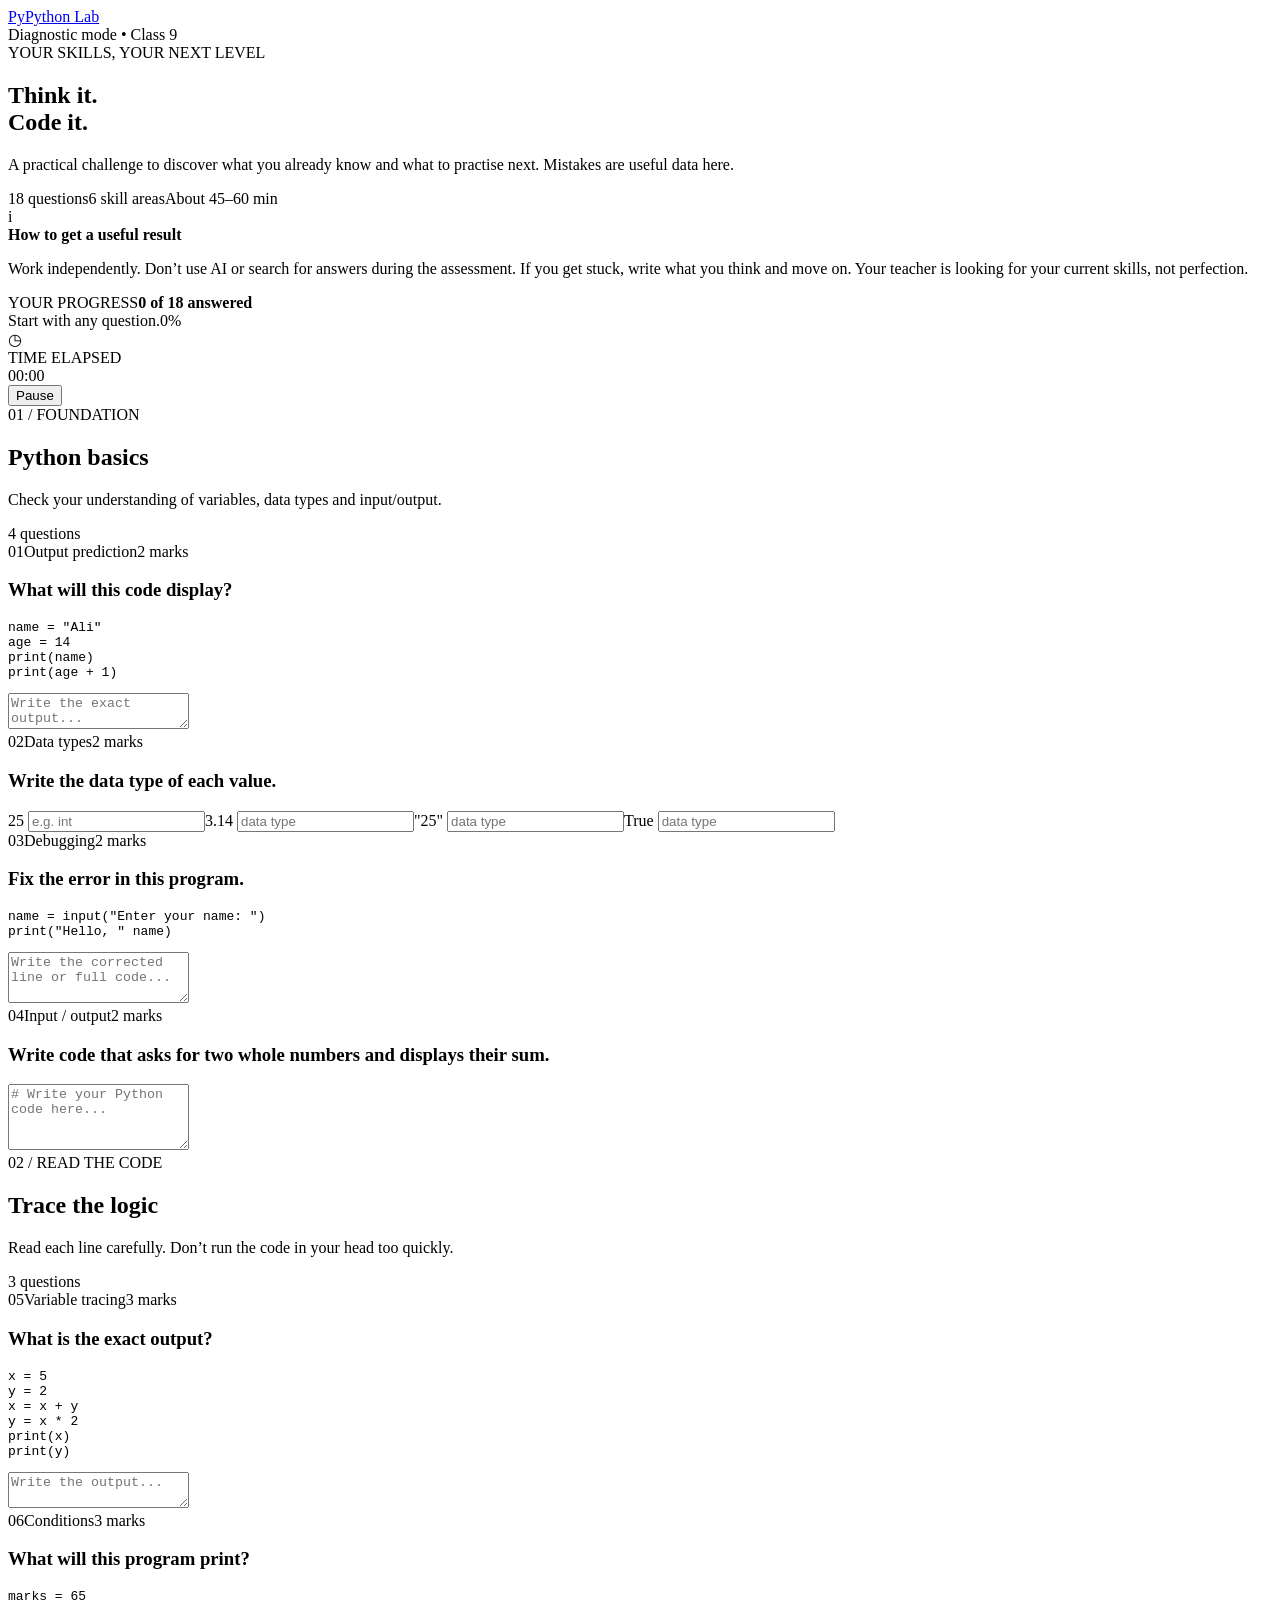
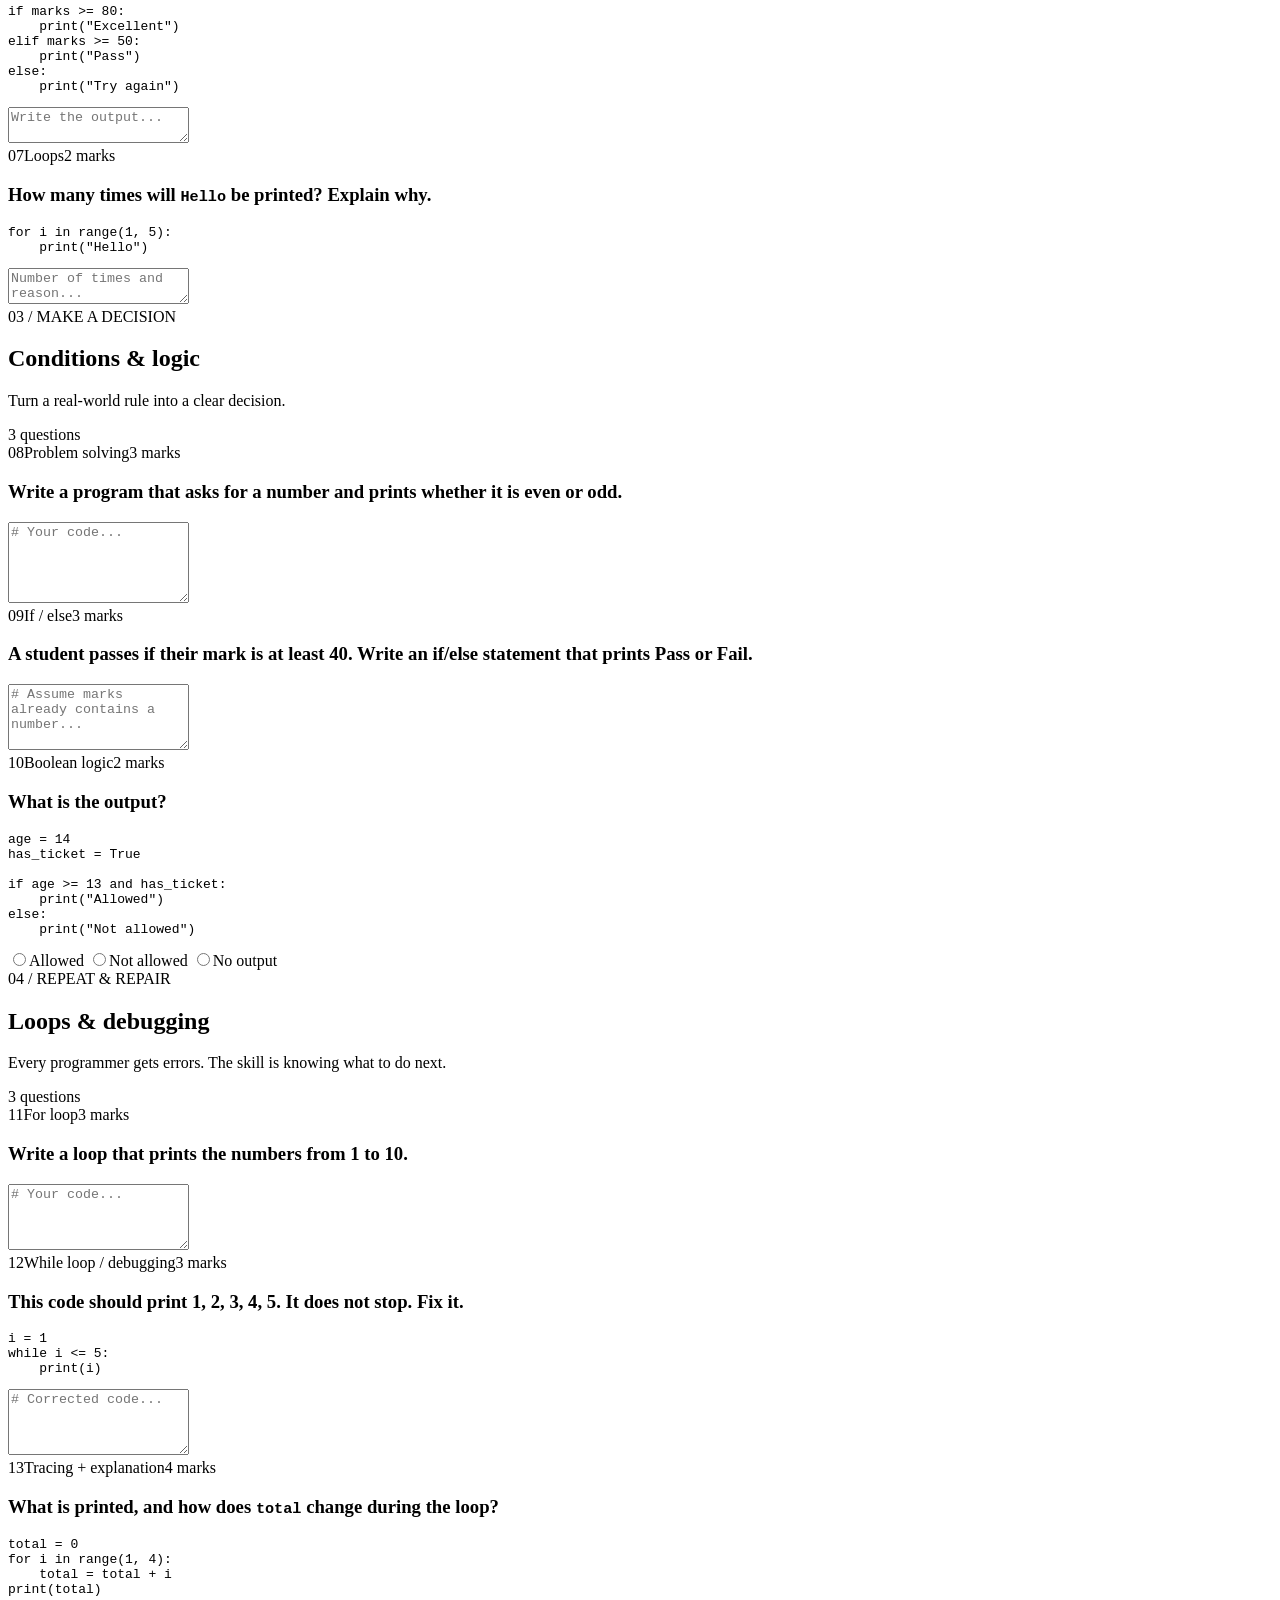
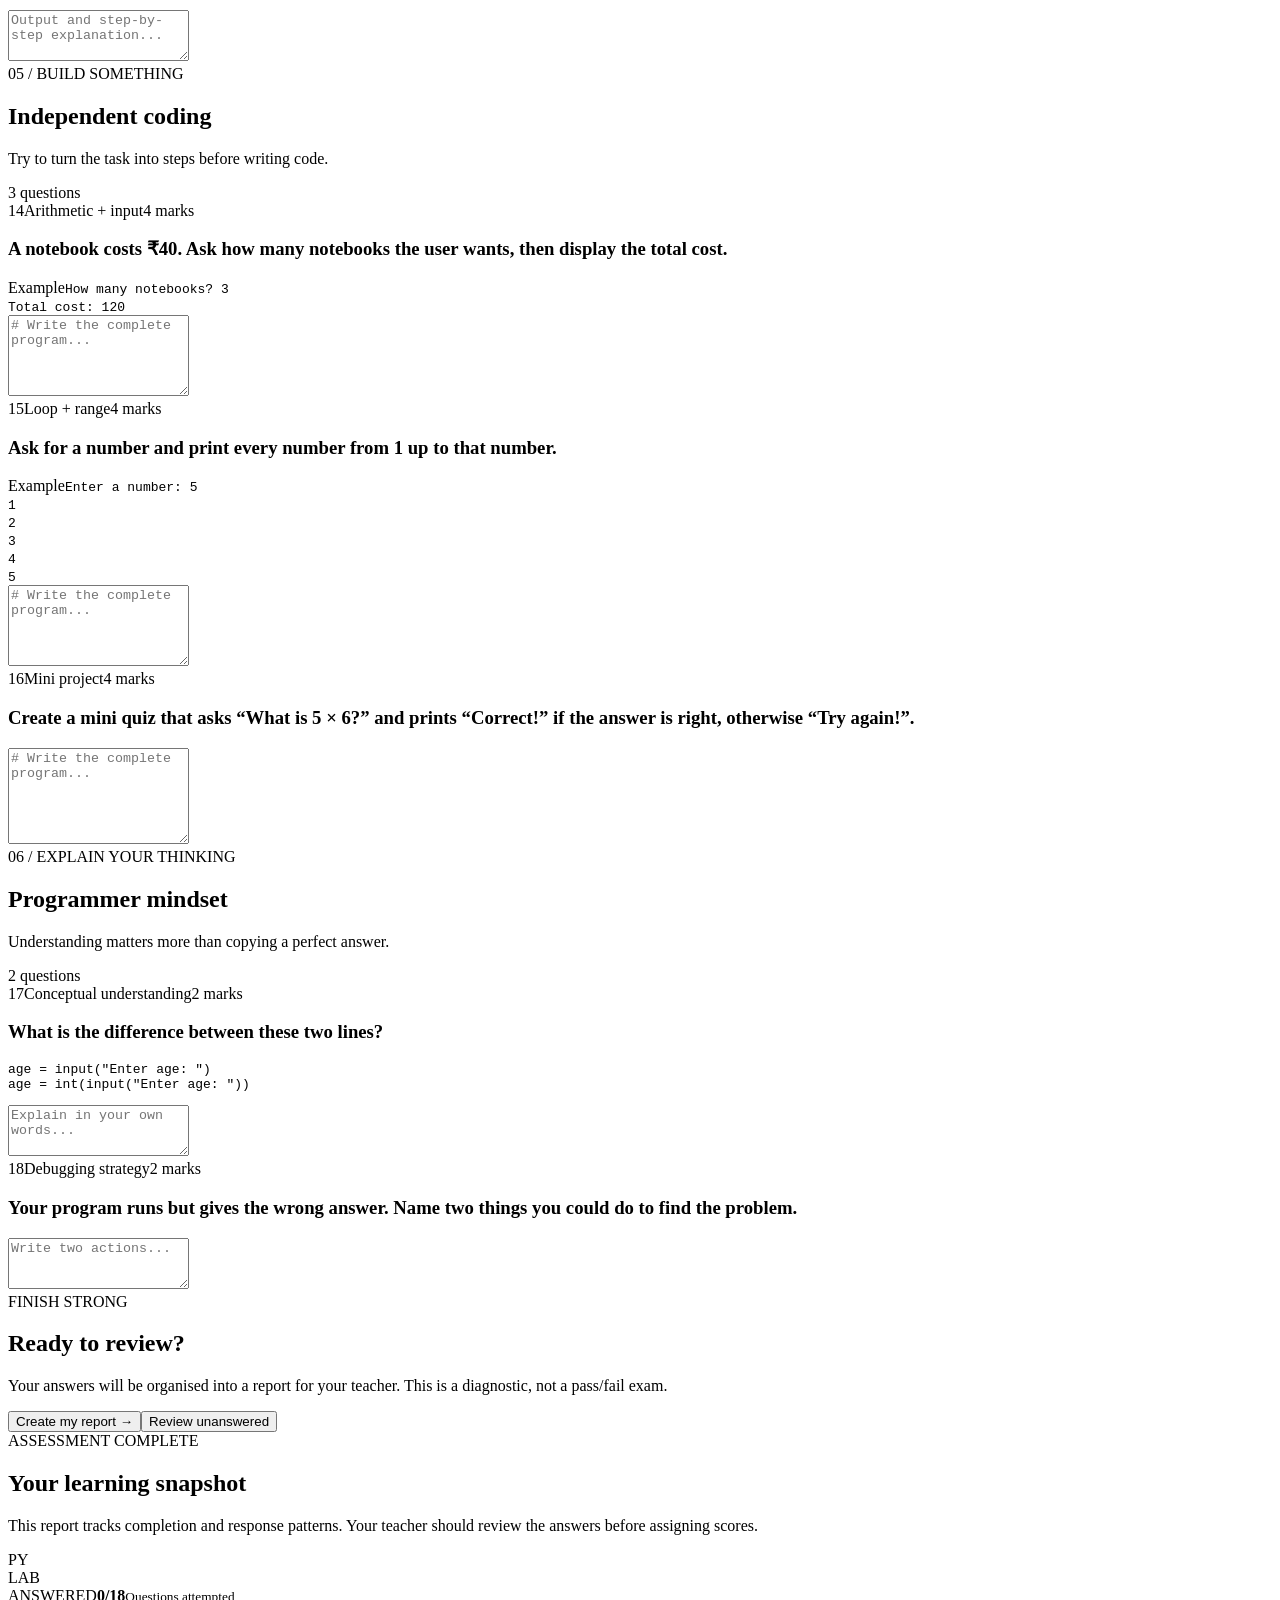
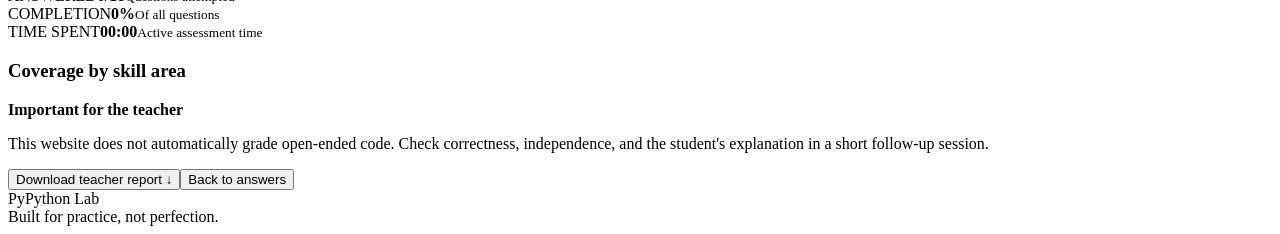
==== templates/index.html @ 778b7ffa "Create index.html" ====
<!doctype html>
<html lang="en">
<head>
  <meta charset="utf-8">
  <meta name="viewport" content="width=device-width, initial-scale=1">
  <meta name="description" content="A beginner-friendly Python diagnostic assessment for students.">
  <title>Python Lab — Diagnostic Challenge</title>
  <link rel="stylesheet" href="/style.css">
</head>
<body>
  <header class="topbar">
    <a class="brand" href="/" aria-label="Python Lab home"><span class="brand-mark">Py</span><span>Python Lab</span></a>
    <div class="top-meta"><span class="live-dot"></span> Diagnostic mode <span class="top-divider">•</span> Class 9</div>
  </header>

  <main class="shell">
    <section class="hero">
      <div class="eyebrow"><span class="eyebrow-line"></span> YOUR SKILLS, YOUR NEXT LEVEL</div>
      <h1>Think it.<br><span>Code it.</span></h1>
      <p class="hero-copy">A practical challenge to discover what you already know and what to practise next. Mistakes are useful data here.</p>
      <div class="hero-pills"><span>18 questions</span><span>6 skill areas</span><span>About 45–60 min</span></div>
    </section>

    <section class="notice">
      <div class="notice-icon">i</div>
      <div><strong>How to get a useful result</strong><p>Work independently. Don’t use AI or search for answers during the assessment. If you get stuck, write what you think and move on. Your teacher is looking for your current skills, not perfection.</p></div>
    </section>

    <section class="dashboard">
      <div class="progress-card">
        <div class="progress-top"><span class="section-label">YOUR PROGRESS</span><strong id="progressText">0 of 18 answered</strong></div>
        <div class="progress-track"><div id="progressBar" class="progress-fill"></div></div>
        <div class="progress-bottom"><span id="progressHint">Start with any question.</span><span id="progressPercent">0%</span></div>
      </div>
      <div class="timer-card">
        <div class="timer-icon">◷</div>
        <div><span class="section-label">TIME ELAPSED</span><div id="timer">00:00</div></div>
        <button id="timerToggle" class="text-button" type="button">Pause</button>
      </div>
    </section>

    <form id="assessmentForm">
      <section class="section-heading">
        <div><span class="section-kicker">01 / FOUNDATION</span><h2>Python basics</h2><p>Check your understanding of variables, data types and input/output.</p></div>
        <span class="section-count">4 questions</span>
      </section>

      <article class="question" data-q="q1">
        <div class="qtop"><span class="qnumber">01</span><span class="skill-tag">Output prediction</span><span class="marks">2 marks</span></div>
        <h3>What will this code display?</h3>
        <pre><code>name = "Ali"
age = 14
print(name)
print(age + 1)</code></pre>
        <textarea name="q1" rows="2" placeholder="Write the exact output..." aria-label="Answer to question 1"></textarea>
      </article>

      <article class="question" data-q="q2">
        <div class="qtop"><span class="qnumber">02</span><span class="skill-tag">Data types</span><span class="marks">2 marks</span></div>
        <h3>Write the data type of each value.</h3>
        <div class="mini-grid"><label>25 <input name="q2a" placeholder="e.g. int"></label><label>3.14 <input name="q2b" placeholder="data type"></label><label>"25" <input name="q2c" placeholder="data type"></label><label>True <input name="q2d" placeholder="data type"></label></div>
      </article>

      <article class="question" data-q="q3">
        <div class="qtop"><span class="qnumber">03</span><span class="skill-tag">Debugging</span><span class="marks">2 marks</span></div>
        <h3>Fix the error in this program.</h3>
        <pre><code>name = input("Enter your name: ")
print("Hello, " name)</code></pre>
        <textarea name="q3" rows="3" placeholder="Write the corrected line or full code..." aria-label="Answer to question 3"></textarea>
      </article>

      <article class="question" data-q="q4">
        <div class="qtop"><span class="qnumber">04</span><span class="skill-tag">Input / output</span><span class="marks">2 marks</span></div>
        <h3>Write code that asks for two whole numbers and displays their sum.</h3>
        <textarea name="q4" rows="4" class="code-input" spellcheck="false" placeholder="# Write your Python code here..." aria-label="Answer to question 4"></textarea>
      </article>

      <section class="section-heading">
        <div><span class="section-kicker">02 / READ THE CODE</span><h2>Trace the logic</h2><p>Read each line carefully. Don’t run the code in your head too quickly.</p></div>
        <span class="section-count">3 questions</span>
      </section>

      <article class="question" data-q="q5">
        <div class="qtop"><span class="qnumber">05</span><span class="skill-tag">Variable tracing</span><span class="marks">3 marks</span></div>
        <h3>What is the exact output?</h3>
        <pre><code>x = 5
y = 2
x = x + y
y = x * 2
print(x)
print(y)</code></pre>
        <textarea name="q5" rows="2" placeholder="Write the output..." aria-label="Answer to question 5"></textarea>
      </article>

      <article class="question" data-q="q6">
        <div class="qtop"><span class="qnumber">06</span><span class="skill-tag">Conditions</span><span class="marks">3 marks</span></div>
        <h3>What will this program print?</h3>
        <pre><code>marks = 65
if marks >= 80:
    print("Excellent")
elif marks >= 50:
    print("Pass")
else:
    print("Try again")</code></pre>
        <textarea name="q6" rows="2" placeholder="Write the output..." aria-label="Answer to question 6"></textarea>
      </article>

      <article class="question" data-q="q7">
        <div class="qtop"><span class="qnumber">07</span><span class="skill-tag">Loops</span><span class="marks">2 marks</span></div>
        <h3>How many times will <code>Hello</code> be printed? Explain why.</h3>
        <pre><code>for i in range(1, 5):
    print("Hello")</code></pre>
        <textarea name="q7" rows="2" placeholder="Number of times and reason..." aria-label="Answer to question 7"></textarea>
      </article>

      <section class="section-heading">
        <div><span class="section-kicker">03 / MAKE A DECISION</span><h2>Conditions & logic</h2><p>Turn a real-world rule into a clear decision.</p></div>
        <span class="section-count">3 questions</span>
      </section>

      <article class="question" data-q="q8">
        <div class="qtop"><span class="qnumber">08</span><span class="skill-tag">Problem solving</span><span class="marks">3 marks</span></div>
        <h3>Write a program that asks for a number and prints whether it is even or odd.</h3>
        <textarea name="q8" rows="5" class="code-input" spellcheck="false" placeholder="# Your code..." aria-label="Answer to question 8"></textarea>
      </article>

      <article class="question" data-q="q9">
        <div class="qtop"><span class="qnumber">09</span><span class="skill-tag">If / else</span><span class="marks">3 marks</span></div>
        <h3>A student passes if their mark is at least 40. Write an if/else statement that prints Pass or Fail.</h3>
        <textarea name="q9" rows="4" class="code-input" spellcheck="false" placeholder="# Assume marks already contains a number..." aria-label="Answer to question 9"></textarea>
      </article>

      <article class="question" data-q="q10">
        <div class="qtop"><span class="qnumber">10</span><span class="skill-tag">Boolean logic</span><span class="marks">2 marks</span></div>
        <h3>What is the output?</h3>
        <pre><code>age = 14
has_ticket = True

if age >= 13 and has_ticket:
    print("Allowed")
else:
    print("Not allowed")</code></pre>
        <div class="choice-list">
          <label class="choice"><input type="radio" name="q10" value="Allowed"><span>Allowed</span></label>
          <label class="choice"><input type="radio" name="q10" value="Not allowed"><span>Not allowed</span></label>
          <label class="choice"><input type="radio" name="q10" value="No output"><span>No output</span></label>
        </div>
      </article>

      <section class="section-heading">
        <div><span class="section-kicker">04 / REPEAT & REPAIR</span><h2>Loops & debugging</h2><p>Every programmer gets errors. The skill is knowing what to do next.</p></div>
        <span class="section-count">3 questions</span>
      </section>

      <article class="question" data-q="q11">
        <div class="qtop"><span class="qnumber">11</span><span class="skill-tag">For loop</span><span class="marks">3 marks</span></div>
        <h3>Write a loop that prints the numbers from 1 to 10.</h3>
        <textarea name="q11" rows="4" class="code-input" spellcheck="false" placeholder="# Your code..." aria-label="Answer to question 11"></textarea>
      </article>

      <article class="question" data-q="q12">
        <div class="qtop"><span class="qnumber">12</span><span class="skill-tag">While loop / debugging</span><span class="marks">3 marks</span></div>
        <h3>This code should print 1, 2, 3, 4, 5. It does not stop. Fix it.</h3>
        <pre><code>i = 1
while i <= 5:
    print(i)</code></pre>
        <textarea name="q12" rows="4" class="code-input" spellcheck="false" placeholder="# Corrected code..." aria-label="Answer to question 12"></textarea>
      </article>

      <article class="question" data-q="q13">
        <div class="qtop"><span class="qnumber">13</span><span class="skill-tag">Tracing + explanation</span><span class="marks">4 marks</span></div>
        <h3>What is printed, and how does <code>total</code> change during the loop?</h3>
        <pre><code>total = 0
for i in range(1, 4):
    total = total + i
print(total)</code></pre>
        <textarea name="q13" rows="3" placeholder="Output and step-by-step explanation..." aria-label="Answer to question 13"></textarea>
      </article>

      <section class="section-heading">
        <div><span class="section-kicker">05 / BUILD SOMETHING</span><h2>Independent coding</h2><p>Try to turn the task into steps before writing code.</p></div>
        <span class="section-count">3 questions</span>
      </section>

      <article class="question" data-q="q14">
        <div class="qtop"><span class="qnumber">14</span><span class="skill-tag">Arithmetic + input</span><span class="marks">4 marks</span></div>
        <h3>A notebook costs ₹40. Ask how many notebooks the user wants, then display the total cost.</h3>
        <div class="example-output"><span>Example</span><code>How many notebooks? 3<br>Total cost: 120</code></div>
        <textarea name="q14" rows="5" class="code-input" spellcheck="false" placeholder="# Write the complete program..." aria-label="Answer to question 14"></textarea>
      </article>

      <article class="question" data-q="q15">
        <div class="qtop"><span class="qnumber">15</span><span class="skill-tag">Loop + range</span><span class="marks">4 marks</span></div>
        <h3>Ask for a number and print every number from 1 up to that number.</h3>
        <div class="example-output"><span>Example</span><code>Enter a number: 5<br>1<br>2<br>3<br>4<br>5</code></div>
        <textarea name="q15" rows="5" class="code-input" spellcheck="false" placeholder="# Write the complete program..." aria-label="Answer to question 15"></textarea>
      </article>

      <article class="question" data-q="q16">
        <div class="qtop"><span class="qnumber">16</span><span class="skill-tag">Mini project</span><span class="marks">4 marks</span></div>
        <h3>Create a mini quiz that asks “What is 5 × 6?” and prints “Correct!” if the answer is right, otherwise “Try again!”.</h3>
        <textarea name="q16" rows="6" class="code-input" spellcheck="false" placeholder="# Write the complete program..." aria-label="Answer to question 16"></textarea>
      </article>

      <section class="section-heading">
        <div><span class="section-kicker">06 / EXPLAIN YOUR THINKING</span><h2>Programmer mindset</h2><p>Understanding matters more than copying a perfect answer.</p></div>
        <span class="section-count">2 questions</span>
      </section>

      <article class="question" data-q="q17">
        <div class="qtop"><span class="qnumber">17</span><span class="skill-tag">Conceptual understanding</span><span class="marks">2 marks</span></div>
        <h3>What is the difference between these two lines?</h3>
        <pre><code>age = input("Enter age: ")
age = int(input("Enter age: "))</code></pre>
        <textarea name="q17" rows="3" placeholder="Explain in your own words..." aria-label="Answer to question 17"></textarea>
      </article>

      <article class="question" data-q="q18">
        <div class="qtop"><span class="qnumber">18</span><span class="skill-tag">Debugging strategy</span><span class="marks">2 marks</span></div>
        <h3>Your program runs but gives the wrong answer. Name two things you could do to find the problem.</h3>
        <textarea name="q18" rows="3" placeholder="Write two actions..." aria-label="Answer to question 18"></textarea>
      </article>

      <section class="submit-panel">
        <div><span class="section-kicker">FINISH STRONG</span><h2>Ready to review?</h2><p>Your answers will be organised into a report for your teacher. This is a diagnostic, not a pass/fail exam.</p></div>
        <div class="submit-actions"><button class="primary-button" id="submitBtn" type="button">Create my report <span>→</span></button><button class="secondary-button" id="reviewBtn" type="button">Review unanswered</button></div>
      </section>
    </form>

    <section id="results" class="results hidden" aria-live="polite">
      <div class="results-head"><div><span class="section-kicker">ASSESSMENT COMPLETE</span><h2>Your learning snapshot</h2><p>This report tracks completion and response patterns. Your teacher should review the answers before assigning scores.</p></div><div class="result-stamp">PY<br>LAB</div></div>
      <div class="result-stats">
        <div class="result-stat"><span class="section-label">ANSWERED</span><strong id="resultAnswered">0/18</strong><small>Questions attempted</small></div>
        <div class="result-stat"><span class="section-label">COMPLETION</span><strong id="resultCompletion">0%</strong><small>Of all questions</small></div>
        <div class="result-stat"><span class="section-label">TIME SPENT</span><strong id="resultTime">00:00</strong><small>Active assessment time</small></div>
      </div>
      <h3 class="subhead">Coverage by skill area</h3>
      <div id="skillResults" class="skill-results"></div>
      <div class="teacher-note"><strong>Important for the teacher</strong><p>This website does not automatically grade open-ended code. Check correctness, independence, and the student's explanation in a short follow-up session.</p></div>
      <div class="results-actions"><button id="downloadBtn" class="primary-button" type="button">Download teacher report ↓</button><button id="backBtn" class="secondary-button" type="button">Back to answers</button></div>
    </section>

    <footer><div class="brand footer-brand"><span class="brand-mark">Py</span><span>Python Lab</span></div><span>Built for practice, not perfection.</span></footer>
  </main>
  <script src="/app.js"></script>
</body>
</html>
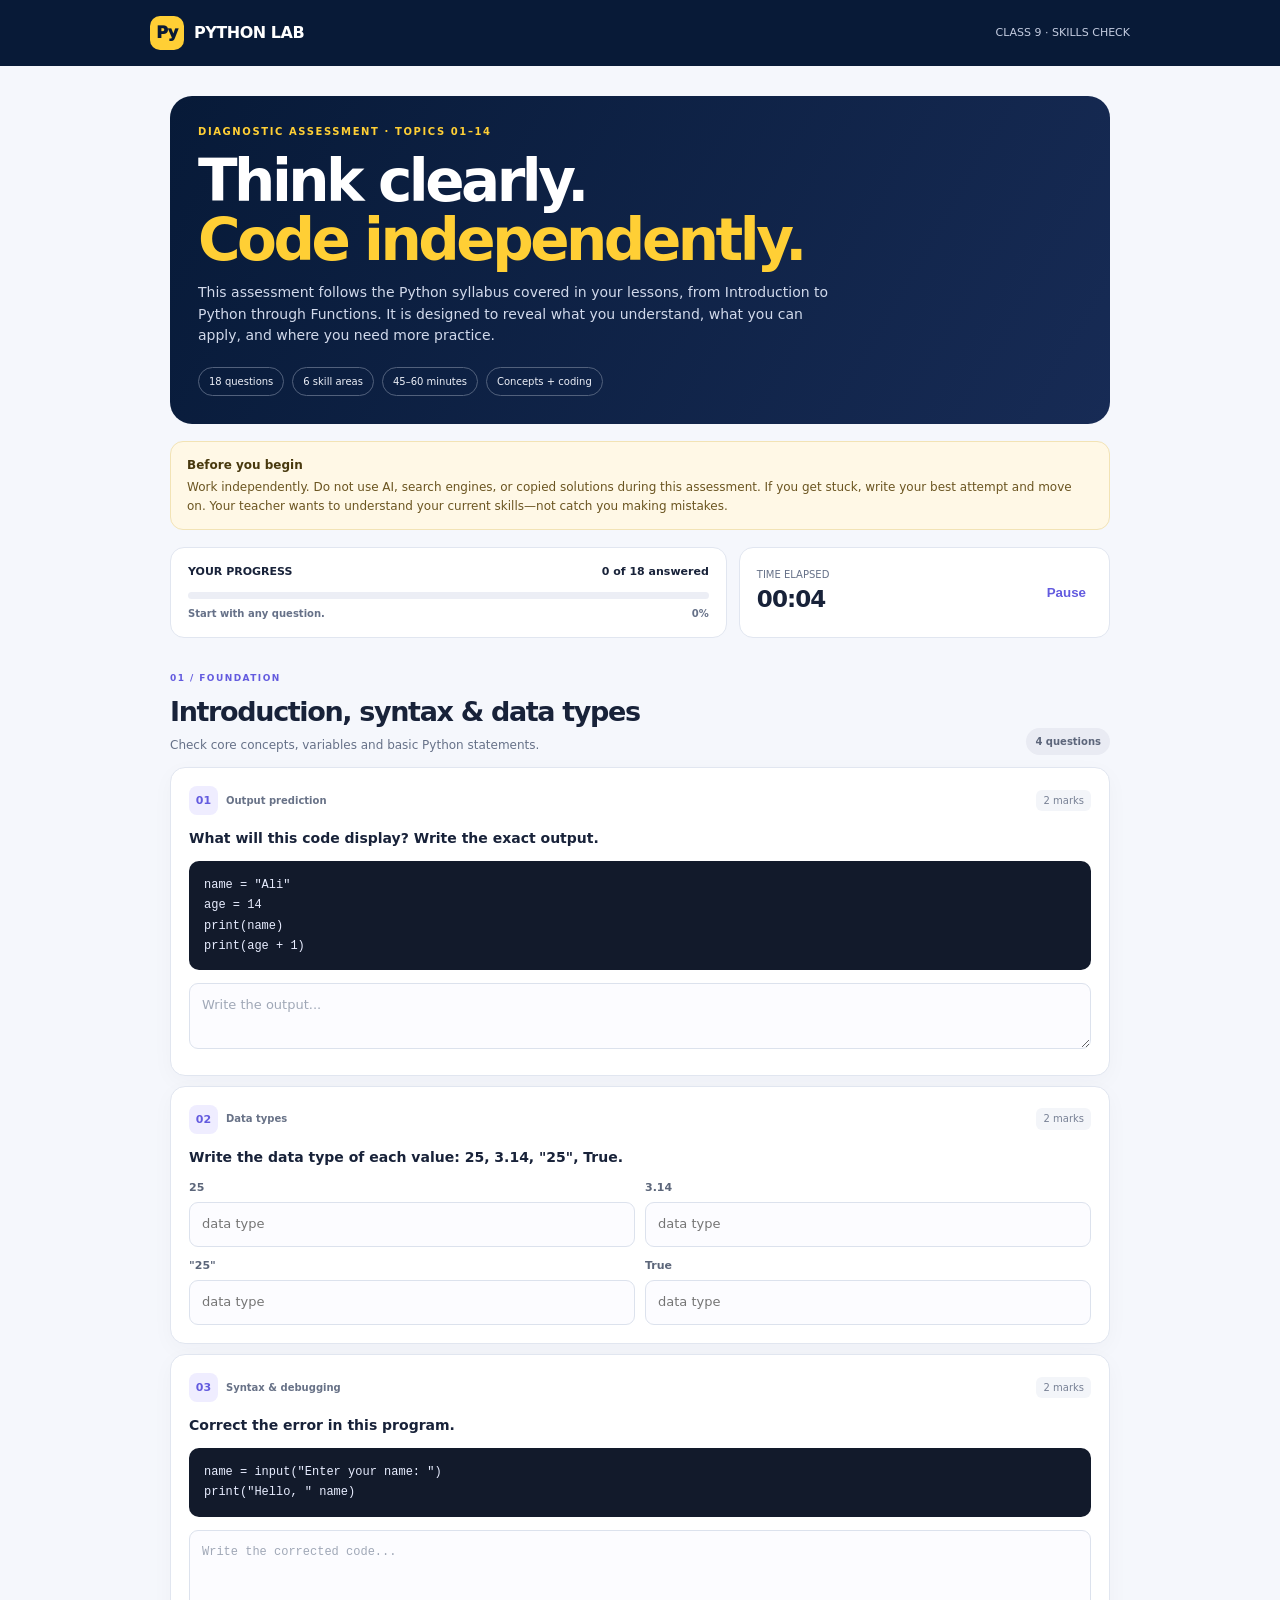
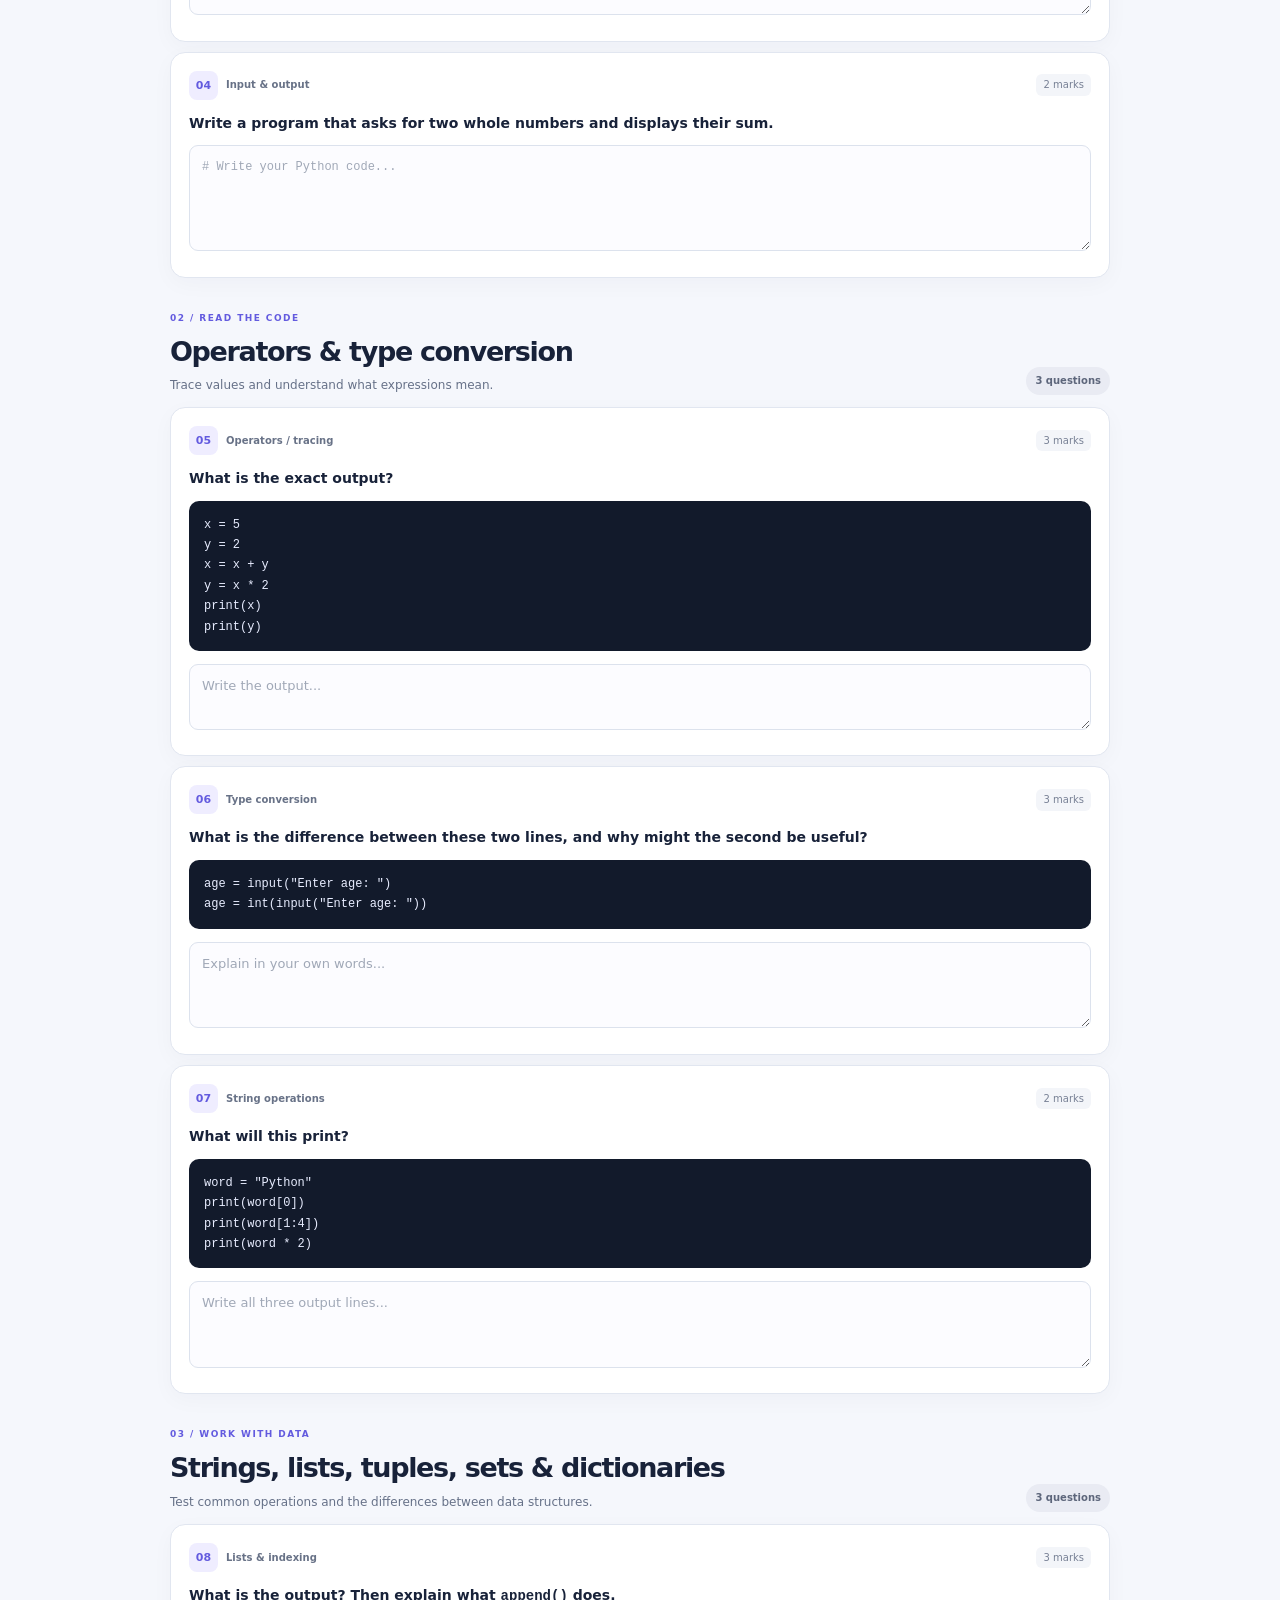
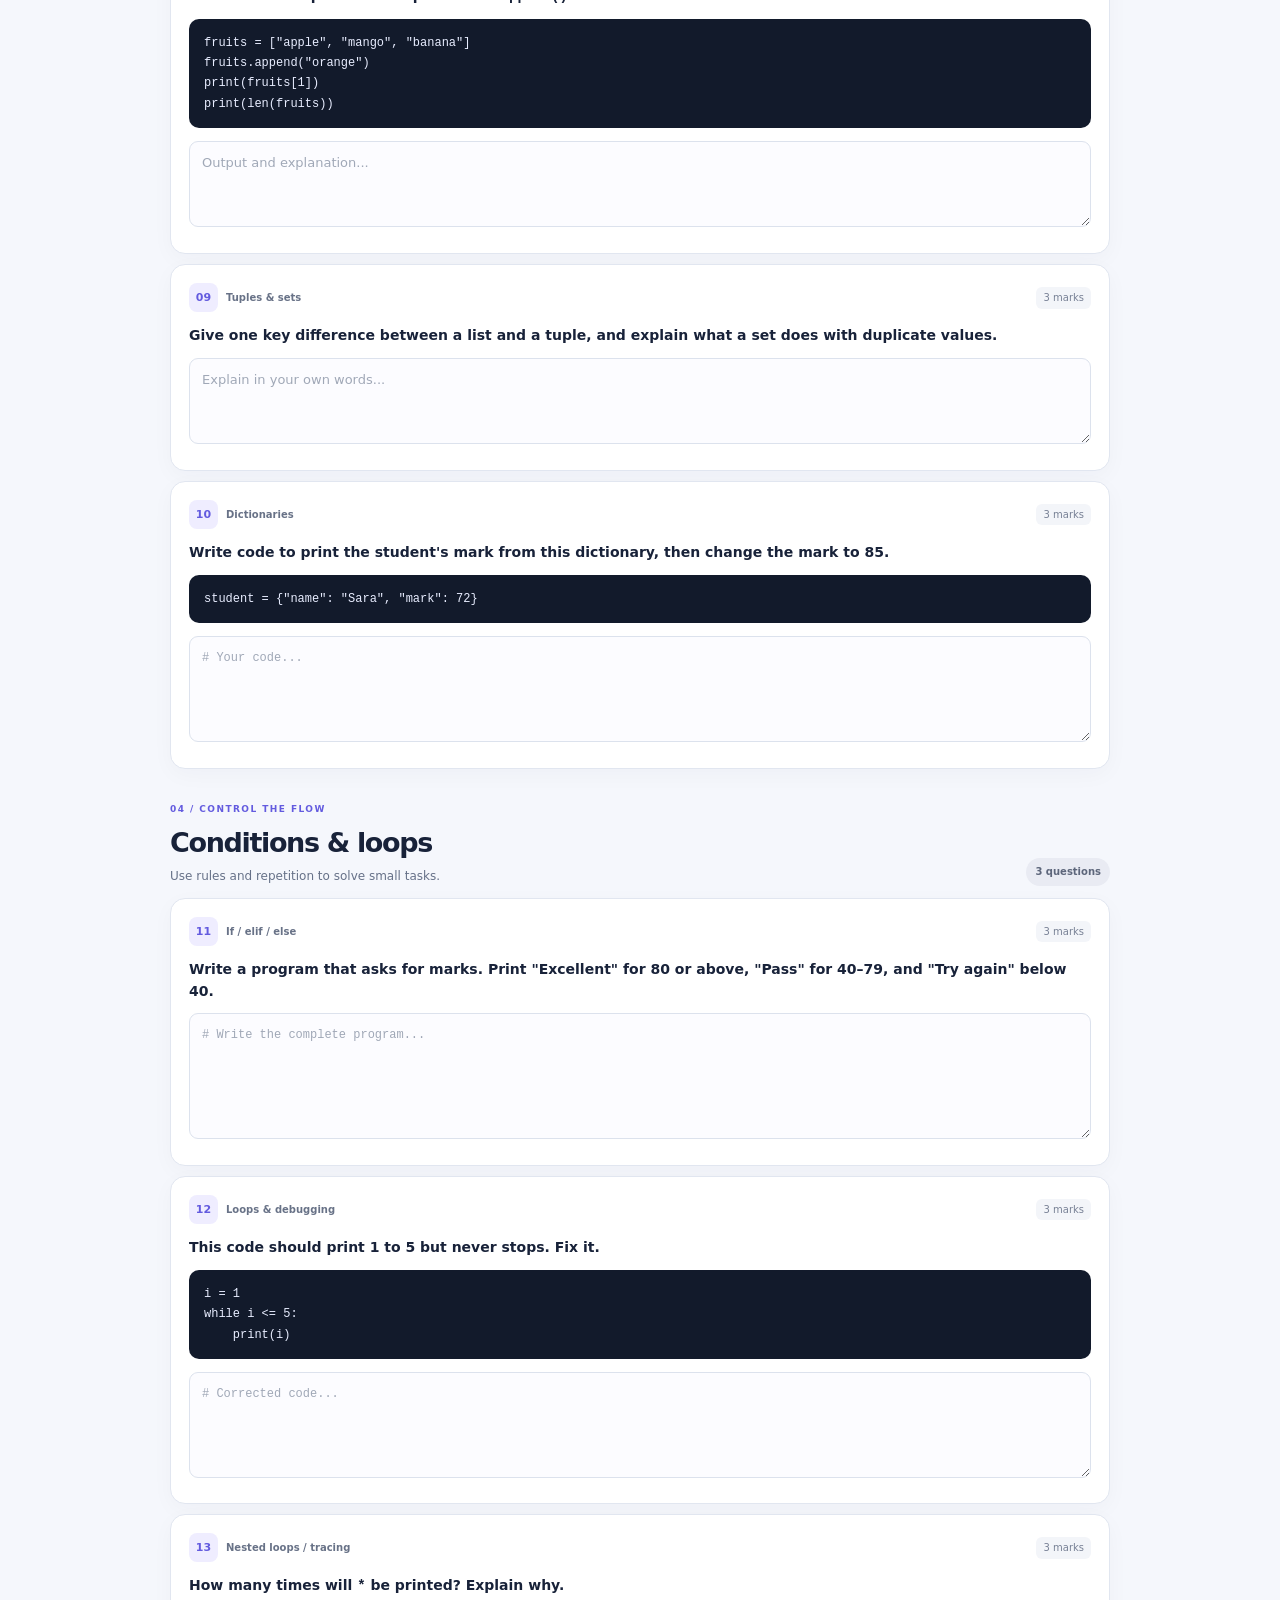
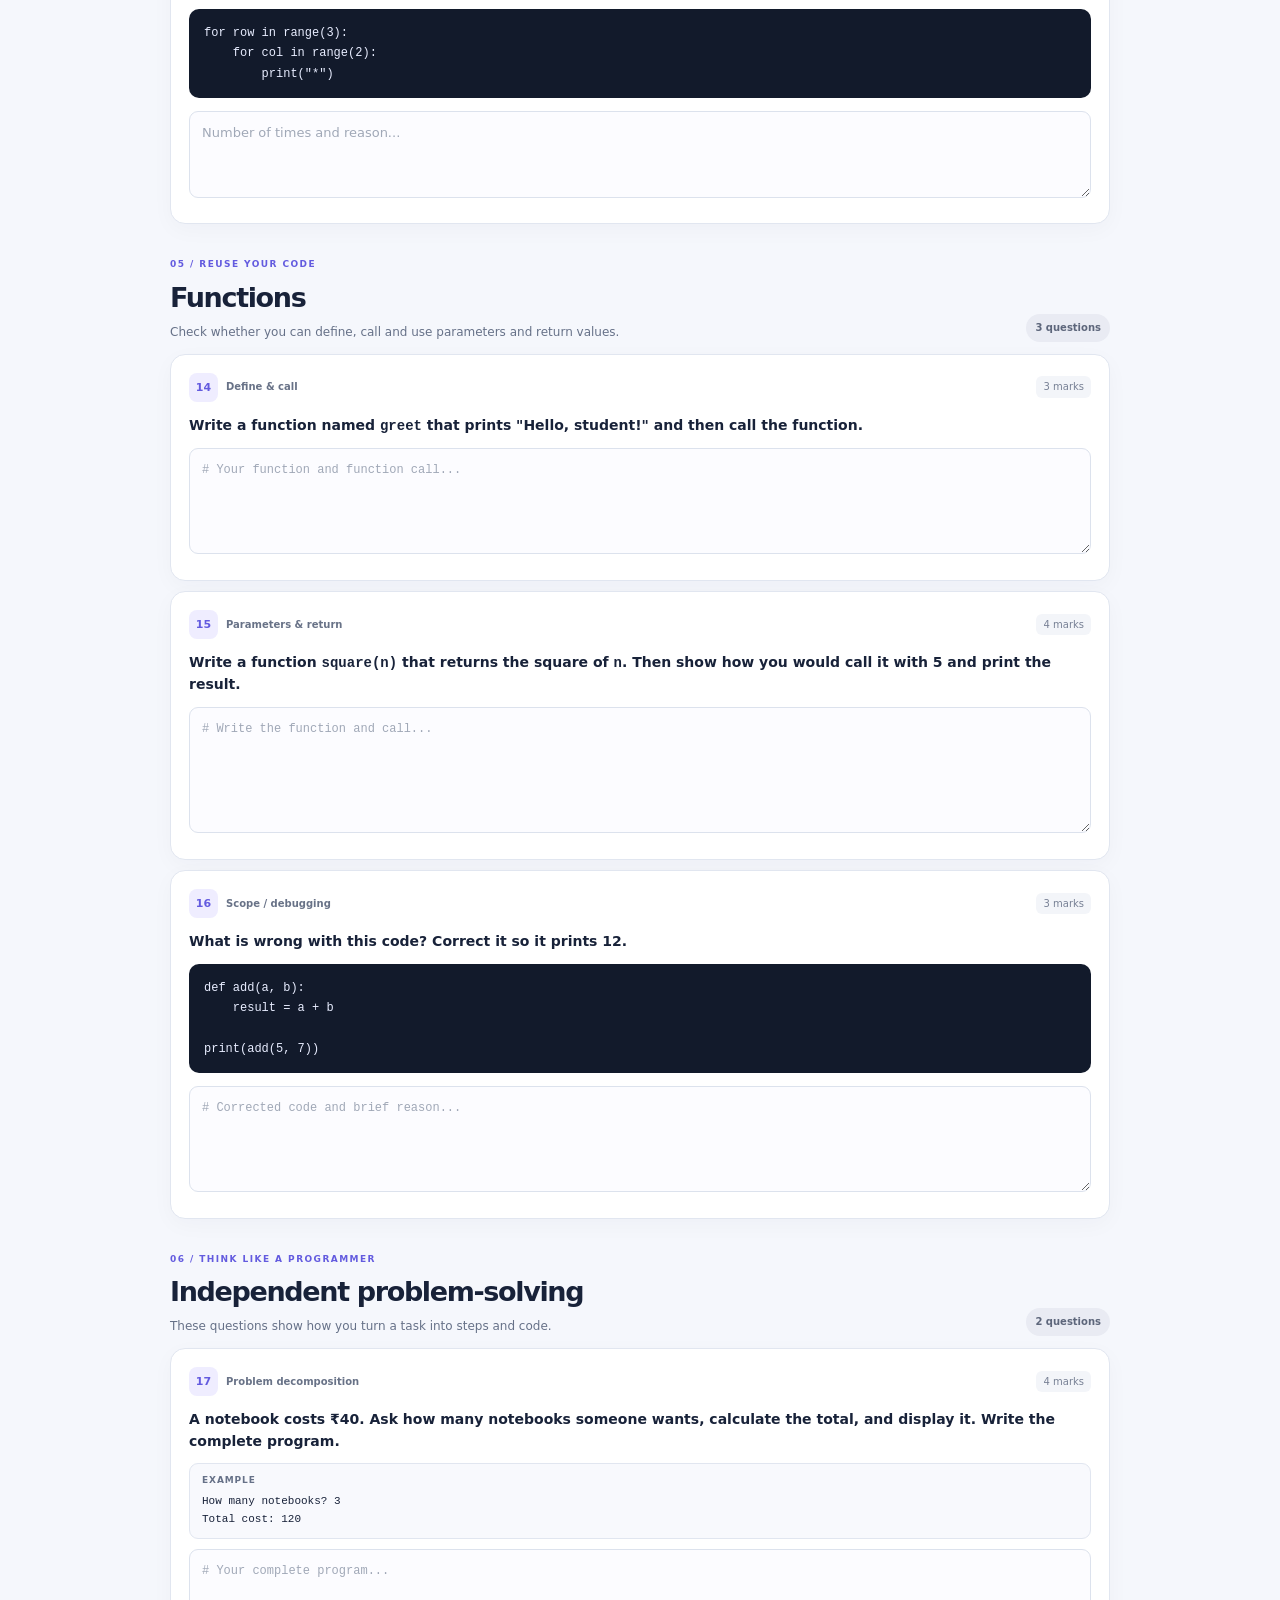
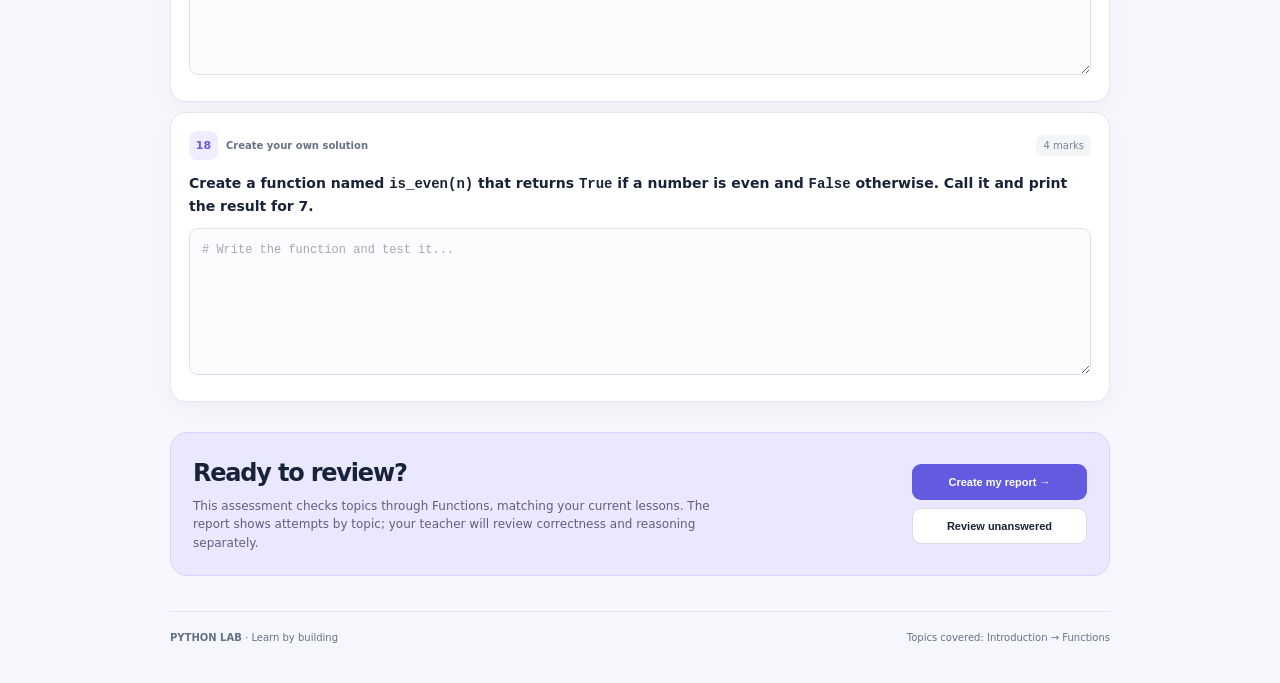
==== commit 9bced246: "Update index.html" ====
--- a/templates/index.html
+++ b/templates/index.html
@@ -3,245 +3,182 @@
 <head>
   <meta charset="utf-8">
   <meta name="viewport" content="width=device-width, initial-scale=1">
-  <meta name="description" content="A beginner-friendly Python diagnostic assessment for students.">
-  <title>Python Lab — Diagnostic Challenge</title>
-  <link rel="stylesheet" href="/style.css">
+  <meta name="description" content="Python diagnostic assessment covering topics through functions.">
+  <title>Python Lab — Skills Check</title>
+  <style>
+    :root{--bg:#f5f7fc;--ink:#182239;--muted:#667188;--line:#e1e6f0;--card:#fff;--accent:#635bdf;--soft:#efedff;--navy:#081a37;--green:#16865d;--amber:#a35e0a;--red:#bf3f52}
+    *{box-sizing:border-box}body{margin:0;background:var(--bg);color:var(--ink);font-family:Inter,ui-sans-serif,system-ui,-apple-system,"Segoe UI",sans-serif;line-height:1.55}
+    .top{height:66px;background:var(--navy);color:white;display:flex;align-items:center;justify-content:space-between;padding:0 max(20px,calc((100% - 980px)/2));position:sticky;top:0;z-index:4}.brand{display:flex;gap:10px;align-items:center;font-weight:850;letter-spacing:-.03em}.logo{display:grid;place-items:center;width:34px;height:34px;background:#ffcf35;color:#091a36;border-radius:10px;font-weight:950}.top small{color:#c4cce0;font-size:11px}
+    main{max-width:980px;margin:auto;padding:30px 20px 45px}.hero{background:linear-gradient(120deg,#071a38,#172b55);border-radius:22px;color:white;padding:28px;position:relative;overflow:hidden}.eyebrow{color:#ffcf35;text-transform:uppercase;font-size:10px;letter-spacing:.16em;font-weight:850}.hero h1{font-size:clamp(36px,6vw,58px);line-height:1.02;letter-spacing:-.06em;margin:12px 0}.hero h1 span{color:#ffcf35}.hero p{max-width:650px;color:#d1d9eb;font-size:14px;margin:0}.pills{display:flex;gap:8px;flex-wrap:wrap;margin-top:20px}.pills span{border:1px solid #52617c;border-radius:999px;padding:6px 10px;font-size:10px;color:#edf0f8}
+    .notice{margin:17px 0;padding:14px 16px;border-radius:13px;background:#fff8e6;border:1px solid #f2e3b5;color:#6b5521;font-size:12px}.notice strong{display:block;color:#48390e;margin-bottom:3px}
+    .dashboard{display:grid;grid-template-columns:1.5fr 1fr;gap:12px;margin:16px 0 28px}.dashcard{background:white;border:1px solid var(--line);border-radius:14px;padding:15px 17px}.dashrow{display:flex;justify-content:space-between;align-items:center;gap:10px;font-size:11px;font-weight:750}.track{height:7px;background:#eceef5;border-radius:20px;overflow:hidden;margin:12px 0 7px}.fill{height:100%;width:0;background:var(--accent);transition:width .2s}.muted{color:var(--muted);font-size:10px}.timerline{display:flex;align-items:center;gap:12px}.timer{font-size:23px;font-weight:850;letter-spacing:-.04em;font-variant-numeric:tabular-nums}.linkbtn{margin-left:auto;border:0;background:none;color:var(--accent);font-weight:800;cursor:pointer}
+    .section{margin:34px 0 12px;display:flex;justify-content:space-between;align-items:flex-end;gap:12px}.section .kicker{font-size:9px;letter-spacing:.16em;color:var(--accent);font-weight:850}.section h2{font-size:27px;letter-spacing:-.05em;margin:5px 0 0}.section p{font-size:12px;color:var(--muted);margin:4px 0 0}.count{background:#e9ebf3;color:#5d667b;border-radius:999px;padding:6px 9px;font-size:10px;font-weight:800;white-space:nowrap}
+    .q{background:var(--card);border:1px solid var(--line);border-radius:15px;padding:18px;margin:10px 0;box-shadow:0 6px 22px #17264a08}.q:focus-within{border-color:#b7b1ff;box-shadow:0 0 0 3px var(--soft)}.q.missing{border-color:#e5a13a;box-shadow:0 0 0 3px #fff1d6}.qtop{display:flex;align-items:center;gap:8px;flex-wrap:wrap}.num{width:29px;height:29px;border-radius:8px;background:var(--soft);color:var(--accent);display:grid;place-items:center;font-size:11px;font-weight:900}.tag{font-size:10px;color:#687287;font-weight:700}.marks{margin-left:auto;color:#788195;background:#f3f5f9;border-radius:6px;padding:3px 7px;font-size:10px}.q h3{font-size:14px;line-height:1.55;margin:13px 0 11px}.q pre{background:#121a2b;color:#e8edff;padding:14px 15px;border-radius:10px;overflow:auto;font-size:12px;line-height:1.7;margin:10px 0 13px}.q code,.sample code{font-family:ui-monospace,SFMono-Regular,Consolas,monospace}.q textarea,.q input[type=text]{width:100%;border:1px solid #dce2ed;border-radius:9px;padding:11px 12px;background:#fcfcff;font:13px/1.6 Inter,system-ui,sans-serif;resize:vertical;outline:none;color:var(--ink)}.q textarea.code{font:12px/1.7 ui-monospace,SFMono-Regular,Consolas,monospace;tab-size:4}.q textarea:focus,.q input:focus{border-color:var(--accent);box-shadow:0 0 0 3px var(--soft)}.q textarea::placeholder{color:#a0a8b7}.grid2{display:grid;grid-template-columns:1fr 1fr;gap:10px}.grid2 label{font-size:11px;font-weight:750;color:#5c667a;display:grid;gap:6px}.choices{display:grid;grid-template-columns:repeat(3,1fr);gap:8px}.choice{position:relative}.choice input{position:absolute;opacity:0}.choice span{display:block;border:1px solid var(--line);border-radius:9px;padding:10px;font-size:12px;text-align:center;cursor:pointer}.choice input:checked+span{border-color:var(--accent);background:var(--soft);color:var(--accent);font-weight:800}.sample{background:#f8f9fd;border:1px solid var(--line);padding:10px 12px;border-radius:9px;font-size:11px;margin:10px 0}.sample strong{display:block;color:var(--muted);font-size:9px;text-transform:uppercase;letter-spacing:.1em;margin-bottom:4px}
+    .submit{margin-top:30px;background:#eae8ff;border:1px solid #d8d4ff;border-radius:17px;padding:22px;display:flex;justify-content:space-between;gap:18px;align-items:center}.submit h2{font-size:24px;letter-spacing:-.05em;margin:0 0 5px}.submit p{font-size:12px;color:#625d83;margin:0;max-width:540px}.actions{display:flex;flex-direction:column;gap:8px;min-width:175px}.btn{border:1px solid transparent;border-radius:9px;padding:11px 14px;font-size:11px;font-weight:850;cursor:pointer}.primary{background:var(--accent);color:white}.primary:hover{background:#5047c4}.secondary{background:white;border-color:#d8dce8;color:var(--ink)}.hidden{display:none!important}
+    #report{background:white;border:1px solid var(--line);border-radius:18px;padding:23px;margin-top:25px}.reporthead{display:flex;justify-content:space-between;gap:15px}.reporthead h2{margin:5px 0;font-size:28px;letter-spacing:-.05em}.stats{display:grid;grid-template-columns:repeat(3,1fr);gap:9px;margin:18px 0}.stat{border:1px solid var(--line);border-radius:11px;padding:12px}.stat small{display:block;color:var(--muted);font-size:9px}.stat strong{font-size:24px}.skillgrid{display:grid;grid-template-columns:1fr 1fr;gap:9px}.skill{border:1px solid var(--line);border-radius:10px;padding:11px}.skilltop{display:flex;justify-content:space-between;font-size:11px;font-weight:750;gap:8px}.skillbar{height:5px;background:#eef0f6;border-radius:9px;margin-top:8px;overflow:hidden}.skillbar i{display:block;height:100%;background:var(--accent)}.teacher-note{background:#f3f5fa;border-radius:10px;padding:12px;margin-top:16px;font-size:11px;color:var(--muted)}.teacher-note strong{color:var(--ink)}.reportactions{display:flex;gap:8px;flex-wrap:wrap;margin-top:15px}footer{display:flex;justify-content:space-between;gap:10px;color:var(--muted);font-size:10px;border-top:1px solid var(--line);margin-top:35px;padding-top:18px}
+    @media(max-width:620px){.top{padding:0 15px;height:59px}main{padding:18px 13px 30px}.hero{padding:22px 18px}.dashboard{grid-template-columns:1fr}.section h2{font-size:23px}.q{padding:14px}.choices{grid-template-columns:1fr}.choice span{text-align:left}.submit{flex-direction:column;align-items:stretch}.actions{min-width:0}.skillgrid{grid-template-columns:1fr}.stats{grid-template-columns:1fr 1fr}.stat:last-child{grid-column:span 2}footer{flex-direction:column}}
+    @media print{.top,#assessment,.dashboard,footer,.reportactions{display:none!important}body{background:white}main{padding:0}.hero{display:none}#report{border:0}}
+  </style>
 </head>
 <body>
-  <header class="topbar">
-    <a class="brand" href="/" aria-label="Python Lab home"><span class="brand-mark">Py</span><span>Python Lab</span></a>
-    <div class="top-meta"><span class="live-dot"></span> Diagnostic mode <span class="top-divider">•</span> Class 9</div>
-  </header>
+<header class="top"><div class="brand"><span class="logo">Py</span><span>PYTHON LAB</span></div><small>CLASS 9 · SKILLS CHECK</small></header>
+<main>
+  <section class="hero">
+    <div class="eyebrow">Diagnostic assessment · Topics 01–14</div>
+    <h1>Think clearly.<br><span>Code independently.</span></h1>
+    <p>This assessment follows the Python syllabus covered in your lessons, from Introduction to Python through Functions. It is designed to reveal what you understand, what you can apply, and where you need more practice.</p>
+    <div class="pills"><span>18 questions</span><span>6 skill areas</span><span>45–60 minutes</span><span>Concepts + coding</span></div>
+  </section>
+  <div class="notice"><strong>Before you begin</strong>Work independently. Do not use AI, search engines, or copied solutions during this assessment. If you get stuck, write your best attempt and move on. Your teacher wants to understand your current skills—not catch you making mistakes.</div>
+  <section class="dashboard">
+    <div class="dashcard"><div class="dashrow"><span>YOUR PROGRESS</span><span id="progressText">0 of 18 answered</span></div><div class="track"><div class="fill" id="progressFill"></div></div><div class="dashrow muted"><span id="progressHint">Start with any question.</span><span id="progressPct">0%</span></div></div>
+    <div class="dashcard timerline"><div><div class="muted">TIME ELAPSED</div><div class="timer" id="timer">00:00</div></div><button type="button" class="linkbtn" id="pause">Pause</button></div>
+  </section>
 
-  <main class="shell">
-    <section class="hero">
-      <div class="eyebrow"><span class="eyebrow-line"></span> YOUR SKILLS, YOUR NEXT LEVEL</div>
-      <h1>Think it.<br><span>Code it.</span></h1>
-      <p class="hero-copy">A practical challenge to discover what you already know and what to practise next. Mistakes are useful data here.</p>
-      <div class="hero-pills"><span>18 questions</span><span>6 skill areas</span><span>About 45–60 min</span></div>
-    </section>
-
-    <section class="notice">
-      <div class="notice-icon">i</div>
-      <div><strong>How to get a useful result</strong><p>Work independently. Don’t use AI or search for answers during the assessment. If you get stuck, write what you think and move on. Your teacher is looking for your current skills, not perfection.</p></div>
-    </section>
-
-    <section class="dashboard">
-      <div class="progress-card">
-        <div class="progress-top"><span class="section-label">YOUR PROGRESS</span><strong id="progressText">0 of 18 answered</strong></div>
-        <div class="progress-track"><div id="progressBar" class="progress-fill"></div></div>
-        <div class="progress-bottom"><span id="progressHint">Start with any question.</span><span id="progressPercent">0%</span></div>
-      </div>
-      <div class="timer-card">
-        <div class="timer-icon">◷</div>
-        <div><span class="section-label">TIME ELAPSED</span><div id="timer">00:00</div></div>
-        <button id="timerToggle" class="text-button" type="button">Pause</button>
-      </div>
-    </section>
-
-    <form id="assessmentForm">
-      <section class="section-heading">
-        <div><span class="section-kicker">01 / FOUNDATION</span><h2>Python basics</h2><p>Check your understanding of variables, data types and input/output.</p></div>
-        <span class="section-count">4 questions</span>
-      </section>
-
-      <article class="question" data-q="q1">
-        <div class="qtop"><span class="qnumber">01</span><span class="skill-tag">Output prediction</span><span class="marks">2 marks</span></div>
-        <h3>What will this code display?</h3>
-        <pre><code>name = "Ali"
+  <form id="assessment" autocomplete="off">
+    <div class="section"><div><div class="kicker">01 / FOUNDATION</div><h2>Introduction, syntax & data types</h2><p>Check core concepts, variables and basic Python statements.</p></div><span class="count">4 questions</span></div>
+    <article class="q" data-q="q1"><div class="qtop"><span class="num">01</span><span class="tag">Output prediction</span><span class="marks">2 marks</span></div><h3>What will this code display? Write the exact output.</h3><pre><code>name = "Ali"
 age = 14
 print(name)
-print(age + 1)</code></pre>
-        <textarea name="q1" rows="2" placeholder="Write the exact output..." aria-label="Answer to question 1"></textarea>
-      </article>
+print(age + 1)</code></pre><textarea name="q1" rows="2" placeholder="Write the output..."></textarea></article>
+    <article class="q" data-q="q2"><div class="qtop"><span class="num">02</span><span class="tag">Data types</span><span class="marks">2 marks</span></div><h3>Write the data type of each value: 25, 3.14, "25", True.</h3><div class="grid2"><label>25<input type="text" name="q2a" placeholder="data type"></label><label>3.14<input type="text" name="q2b" placeholder="data type"></label><label>"25"<input type="text" name="q2c" placeholder="data type"></label><label>True<input type="text" name="q2d" placeholder="data type"></label></div></article>
+    <article class="q" data-q="q3"><div class="qtop"><span class="num">03</span><span class="tag">Syntax & debugging</span><span class="marks">2 marks</span></div><h3>Correct the error in this program.</h3><pre><code>name = input("Enter your name: ")
+print("Hello, " name)</code></pre><textarea name="q3" rows="3" class="code" placeholder="Write the corrected code..."></textarea></article>
+    <article class="q" data-q="q4"><div class="qtop"><span class="num">04</span><span class="tag">Input & output</span><span class="marks">2 marks</span></div><h3>Write a program that asks for two whole numbers and displays their sum.</h3><textarea name="q4" rows="4" class="code" placeholder="# Write your Python code..."></textarea></article>
 
-      <article class="question" data-q="q2">
-        <div class="qtop"><span class="qnumber">02</span><span class="skill-tag">Data types</span><span class="marks">2 marks</span></div>
-        <h3>Write the data type of each value.</h3>
-        <div class="mini-grid"><label>25 <input name="q2a" placeholder="e.g. int"></label><label>3.14 <input name="q2b" placeholder="data type"></label><label>"25" <input name="q2c" placeholder="data type"></label><label>True <input name="q2d" placeholder="data type"></label></div>
-      </article>
-
-      <article class="question" data-q="q3">
-        <div class="qtop"><span class="qnumber">03</span><span class="skill-tag">Debugging</span><span class="marks">2 marks</span></div>
-        <h3>Fix the error in this program.</h3>
-        <pre><code>name = input("Enter your name: ")
-print("Hello, " name)</code></pre>
-        <textarea name="q3" rows="3" placeholder="Write the corrected line or full code..." aria-label="Answer to question 3"></textarea>
-      </article>
-
-      <article class="question" data-q="q4">
-        <div class="qtop"><span class="qnumber">04</span><span class="skill-tag">Input / output</span><span class="marks">2 marks</span></div>
-        <h3>Write code that asks for two whole numbers and displays their sum.</h3>
-        <textarea name="q4" rows="4" class="code-input" spellcheck="false" placeholder="# Write your Python code here..." aria-label="Answer to question 4"></textarea>
-      </article>
-
-      <section class="section-heading">
-        <div><span class="section-kicker">02 / READ THE CODE</span><h2>Trace the logic</h2><p>Read each line carefully. Don’t run the code in your head too quickly.</p></div>
-        <span class="section-count">3 questions</span>
-      </section>
-
-      <article class="question" data-q="q5">
-        <div class="qtop"><span class="qnumber">05</span><span class="skill-tag">Variable tracing</span><span class="marks">3 marks</span></div>
-        <h3>What is the exact output?</h3>
-        <pre><code>x = 5
+    <div class="section"><div><div class="kicker">02 / READ THE CODE</div><h2>Operators & type conversion</h2><p>Trace values and understand what expressions mean.</p></div><span class="count">3 questions</span></div>
+    <article class="q" data-q="q5"><div class="qtop"><span class="num">05</span><span class="tag">Operators / tracing</span><span class="marks">3 marks</span></div><h3>What is the exact output?</h3><pre><code>x = 5
 y = 2
 x = x + y
 y = x * 2
 print(x)
-print(y)</code></pre>
-        <textarea name="q5" rows="2" placeholder="Write the output..." aria-label="Answer to question 5"></textarea>
-      </article>
+print(y)</code></pre><textarea name="q5" rows="2" placeholder="Write the output..."></textarea></article>
+    <article class="q" data-q="q6"><div class="qtop"><span class="num">06</span><span class="tag">Type conversion</span><span class="marks">3 marks</span></div><h3>What is the difference between these two lines, and why might the second be useful?</h3><pre><code>age = input("Enter age: ")
+age = int(input("Enter age: "))</code></pre><textarea name="q6" rows="3" placeholder="Explain in your own words..."></textarea></article>
+    <article class="q" data-q="q7"><div class="qtop"><span class="num">07</span><span class="tag">String operations</span><span class="marks">2 marks</span></div><h3>What will this print?</h3><pre><code>word = "Python"
+print(word[0])
+print(word[1:4])
+print(word * 2)</code></pre><textarea name="q7" rows="3" placeholder="Write all three output lines..."></textarea></article>
 
-      <article class="question" data-q="q6">
-        <div class="qtop"><span class="qnumber">06</span><span class="skill-tag">Conditions</span><span class="marks">3 marks</span></div>
-        <h3>What will this program print?</h3>
-        <pre><code>marks = 65
-if marks >= 80:
-    print("Excellent")
-elif marks >= 50:
-    print("Pass")
-else:
-    print("Try again")</code></pre>
-        <textarea name="q6" rows="2" placeholder="Write the output..." aria-label="Answer to question 6"></textarea>
-      </article>
+    <div class="section"><div><div class="kicker">03 / WORK WITH DATA</div><h2>Strings, lists, tuples, sets & dictionaries</h2><p>Test common operations and the differences between data structures.</p></div><span class="count">3 questions</span></div>
+    <article class="q" data-q="q8"><div class="qtop"><span class="num">08</span><span class="tag">Lists & indexing</span><span class="marks">3 marks</span></div><h3>What is the output? Then explain what <code>append()</code> does.</h3><pre><code>fruits = ["apple", "mango", "banana"]
+fruits.append("orange")
+print(fruits[1])
+print(len(fruits))</code></pre><textarea name="q8" rows="3" placeholder="Output and explanation..."></textarea></article>
+    <article class="q" data-q="q9"><div class="qtop"><span class="num">09</span><span class="tag">Tuples & sets</span><span class="marks">3 marks</span></div><h3>Give one key difference between a list and a tuple, and explain what a set does with duplicate values.</h3><textarea name="q9" rows="3" placeholder="Explain in your own words..."></textarea></article>
+    <article class="q" data-q="q10"><div class="qtop"><span class="num">10</span><span class="tag">Dictionaries</span><span class="marks">3 marks</span></div><h3>Write code to print the student's mark from this dictionary, then change the mark to 85.</h3><pre><code>student = {"name": "Sara", "mark": 72}</code></pre><textarea name="q10" rows="4" class="code" placeholder="# Your code..."></textarea></article>
 
-      <article class="question" data-q="q7">
-        <div class="qtop"><span class="qnumber">07</span><span class="skill-tag">Loops</span><span class="marks">2 marks</span></div>
-        <h3>How many times will <code>Hello</code> be printed? Explain why.</h3>
-        <pre><code>for i in range(1, 5):
-    print("Hello")</code></pre>
-        <textarea name="q7" rows="2" placeholder="Number of times and reason..." aria-label="Answer to question 7"></textarea>
-      </article>
+    <div class="section"><div><div class="kicker">04 / CONTROL THE FLOW</div><h2>Conditions & loops</h2><p>Use rules and repetition to solve small tasks.</p></div><span class="count">3 questions</span></div>
+    <article class="q" data-q="q11"><div class="qtop"><span class="num">11</span><span class="tag">If / elif / else</span><span class="marks">3 marks</span></div><h3>Write a program that asks for marks. Print "Excellent" for 80 or above, "Pass" for 40–79, and "Try again" below 40.</h3><textarea name="q11" rows="5" class="code" placeholder="# Write the complete program..."></textarea></article>
+    <article class="q" data-q="q12"><div class="qtop"><span class="num">12</span><span class="tag">Loops & debugging</span><span class="marks">3 marks</span></div><h3>This code should print 1 to 5 but never stops. Fix it.</h3><pre><code>i = 1
+while i <= 5:
+    print(i)</code></pre><textarea name="q12" rows="4" class="code" placeholder="# Corrected code..."></textarea></article>
+    <article class="q" data-q="q13"><div class="qtop"><span class="num">13</span><span class="tag">Nested loops / tracing</span><span class="marks">3 marks</span></div><h3>How many times will <code>*</code> be printed? Explain why.</h3><pre><code>for row in range(3):
+    for col in range(2):
+        print("*")</code></pre><textarea name="q13" rows="3" placeholder="Number of times and reason..."></textarea></article>
 
-      <section class="section-heading">
-        <div><span class="section-kicker">03 / MAKE A DECISION</span><h2>Conditions & logic</h2><p>Turn a real-world rule into a clear decision.</p></div>
-        <span class="section-count">3 questions</span>
-      </section>
+    <div class="section"><div><div class="kicker">05 / REUSE YOUR CODE</div><h2>Functions</h2><p>Check whether you can define, call and use parameters and return values.</p></div><span class="count">3 questions</span></div>
+    <article class="q" data-q="q14"><div class="qtop"><span class="num">14</span><span class="tag">Define & call</span><span class="marks">3 marks</span></div><h3>Write a function named <code>greet</code> that prints "Hello, student!" and then call the function.</h3><textarea name="q14" rows="4" class="code" placeholder="# Your function and function call..."></textarea></article>
+    <article class="q" data-q="q15"><div class="qtop"><span class="num">15</span><span class="tag">Parameters & return</span><span class="marks">4 marks</span></div><h3>Write a function <code>square(n)</code> that returns the square of <code>n</code>. Then show how you would call it with 5 and print the result.</h3><textarea name="q15" rows="5" class="code" placeholder="# Write the function and call..."></textarea></article>
+    <article class="q" data-q="q16"><div class="qtop"><span class="num">16</span><span class="tag">Scope / debugging</span><span class="marks">3 marks</span></div><h3>What is wrong with this code? Correct it so it prints 12.</h3><pre><code>def add(a, b):
+    result = a + b
 
-      <article class="question" data-q="q8">
-        <div class="qtop"><span class="qnumber">08</span><span class="skill-tag">Problem solving</span><span class="marks">3 marks</span></div>
-        <h3>Write a program that asks for a number and prints whether it is even or odd.</h3>
-        <textarea name="q8" rows="5" class="code-input" spellcheck="false" placeholder="# Your code..." aria-label="Answer to question 8"></textarea>
-      </article>
+print(add(5, 7))</code></pre><textarea name="q16" rows="4" class="code" placeholder="# Corrected code and brief reason..."></textarea></article>
 
-      <article class="question" data-q="q9">
-        <div class="qtop"><span class="qnumber">09</span><span class="skill-tag">If / else</span><span class="marks">3 marks</span></div>
-        <h3>A student passes if their mark is at least 40. Write an if/else statement that prints Pass or Fail.</h3>
-        <textarea name="q9" rows="4" class="code-input" spellcheck="false" placeholder="# Assume marks already contains a number..." aria-label="Answer to question 9"></textarea>
-      </article>
+    <div class="section"><div><div class="kicker">06 / THINK LIKE A PROGRAMMER</div><h2>Independent problem-solving</h2><p>These questions show how you turn a task into steps and code.</p></div><span class="count">2 questions</span></div>
+    <article class="q" data-q="q17"><div class="qtop"><span class="num">17</span><span class="tag">Problem decomposition</span><span class="marks">4 marks</span></div><h3>A notebook costs ₹40. Ask how many notebooks someone wants, calculate the total, and display it. Write the complete program.</h3><div class="sample"><strong>Example</strong><code>How many notebooks? 3<br>Total cost: 120</code></div><textarea name="q17" rows="5" class="code" placeholder="# Your complete program..."></textarea></article>
+    <article class="q" data-q="q18"><div class="qtop"><span class="num">18</span><span class="tag">Create your own solution</span><span class="marks">4 marks</span></div><h3>Create a function named <code>is_even(n)</code> that returns <code>True</code> if a number is even and <code>False</code> otherwise. Call it and print the result for 7.</h3><textarea name="q18" rows="6" class="code" placeholder="# Write the function and test it..."></textarea></article>
 
-      <article class="question" data-q="q10">
-        <div class="qtop"><span class="qnumber">10</span><span class="skill-tag">Boolean logic</span><span class="marks">2 marks</span></div>
-        <h3>What is the output?</h3>
-        <pre><code>age = 14
-has_ticket = True
+    <section class="submit"><div><h2>Ready to review?</h2><p>This assessment checks topics through Functions, matching your current lessons. The report shows attempts by topic; your teacher will review correctness and reasoning separately.</p></div><div class="actions"><button class="btn primary" type="button" id="createReport">Create my report →</button><button class="btn secondary" type="button" id="review">Review unanswered</button></div></section>
+  </form>
 
-if age >= 13 and has_ticket:
-    print("Allowed")
-else:
-    print("Not allowed")</code></pre>
-        <div class="choice-list">
-          <label class="choice"><input type="radio" name="q10" value="Allowed"><span>Allowed</span></label>
-          <label class="choice"><input type="radio" name="q10" value="Not allowed"><span>Not allowed</span></label>
-          <label class="choice"><input type="radio" name="q10" value="No output"><span>No output</span></label>
-        </div>
-      </article>
-
-      <section class="section-heading">
-        <div><span class="section-kicker">04 / REPEAT & REPAIR</span><h2>Loops & debugging</h2><p>Every programmer gets errors. The skill is knowing what to do next.</p></div>
-        <span class="section-count">3 questions</span>
-      </section>
-
-      <article class="question" data-q="q11">
-        <div class="qtop"><span class="qnumber">11</span><span class="skill-tag">For loop</span><span class="marks">3 marks</span></div>
-        <h3>Write a loop that prints the numbers from 1 to 10.</h3>
-        <textarea name="q11" rows="4" class="code-input" spellcheck="false" placeholder="# Your code..." aria-label="Answer to question 11"></textarea>
-      </article>
-
-      <article class="question" data-q="q12">
-        <div class="qtop"><span class="qnumber">12</span><span class="skill-tag">While loop / debugging</span><span class="marks">3 marks</span></div>
-        <h3>This code should print 1, 2, 3, 4, 5. It does not stop. Fix it.</h3>
-        <pre><code>i = 1
-while i <= 5:
-    print(i)</code></pre>
-        <textarea name="q12" rows="4" class="code-input" spellcheck="false" placeholder="# Corrected code..." aria-label="Answer to question 12"></textarea>
-      </article>
-
-      <article class="question" data-q="q13">
-        <div class="qtop"><span class="qnumber">13</span><span class="skill-tag">Tracing + explanation</span><span class="marks">4 marks</span></div>
-        <h3>What is printed, and how does <code>total</code> change during the loop?</h3>
-        <pre><code>total = 0
-for i in range(1, 4):
-    total = total + i
-print(total)</code></pre>
-        <textarea name="q13" rows="3" placeholder="Output and step-by-step explanation..." aria-label="Answer to question 13"></textarea>
-      </article>
-
-      <section class="section-heading">
-        <div><span class="section-kicker">05 / BUILD SOMETHING</span><h2>Independent coding</h2><p>Try to turn the task into steps before writing code.</p></div>
-        <span class="section-count">3 questions</span>
-      </section>
-
-      <article class="question" data-q="q14">
-        <div class="qtop"><span class="qnumber">14</span><span class="skill-tag">Arithmetic + input</span><span class="marks">4 marks</span></div>
-        <h3>A notebook costs ₹40. Ask how many notebooks the user wants, then display the total cost.</h3>
-        <div class="example-output"><span>Example</span><code>How many notebooks? 3<br>Total cost: 120</code></div>
-        <textarea name="q14" rows="5" class="code-input" spellcheck="false" placeholder="# Write the complete program..." aria-label="Answer to question 14"></textarea>
-      </article>
-
-      <article class="question" data-q="q15">
-        <div class="qtop"><span class="qnumber">15</span><span class="skill-tag">Loop + range</span><span class="marks">4 marks</span></div>
-        <h3>Ask for a number and print every number from 1 up to that number.</h3>
-        <div class="example-output"><span>Example</span><code>Enter a number: 5<br>1<br>2<br>3<br>4<br>5</code></div>
-        <textarea name="q15" rows="5" class="code-input" spellcheck="false" placeholder="# Write the complete program..." aria-label="Answer to question 15"></textarea>
-      </article>
-
-      <article class="question" data-q="q16">
-        <div class="qtop"><span class="qnumber">16</span><span class="skill-tag">Mini project</span><span class="marks">4 marks</span></div>
-        <h3>Create a mini quiz that asks “What is 5 × 6?” and prints “Correct!” if the answer is right, otherwise “Try again!”.</h3>
-        <textarea name="q16" rows="6" class="code-input" spellcheck="false" placeholder="# Write the complete program..." aria-label="Answer to question 16"></textarea>
-      </article>
-
-      <section class="section-heading">
-        <div><span class="section-kicker">06 / EXPLAIN YOUR THINKING</span><h2>Programmer mindset</h2><p>Understanding matters more than copying a perfect answer.</p></div>
-        <span class="section-count">2 questions</span>
-      </section>
-
-      <article class="question" data-q="q17">
-        <div class="qtop"><span class="qnumber">17</span><span class="skill-tag">Conceptual understanding</span><span class="marks">2 marks</span></div>
-        <h3>What is the difference between these two lines?</h3>
-        <pre><code>age = input("Enter age: ")
-age = int(input("Enter age: "))</code></pre>
-        <textarea name="q17" rows="3" placeholder="Explain in your own words..." aria-label="Answer to question 17"></textarea>
-      </article>
-
-      <article class="question" data-q="q18">
-        <div class="qtop"><span class="qnumber">18</span><span class="skill-tag">Debugging strategy</span><span class="marks">2 marks</span></div>
-        <h3>Your program runs but gives the wrong answer. Name two things you could do to find the problem.</h3>
-        <textarea name="q18" rows="3" placeholder="Write two actions..." aria-label="Answer to question 18"></textarea>
-      </article>
-
-      <section class="submit-panel">
-        <div><span class="section-kicker">FINISH STRONG</span><h2>Ready to review?</h2><p>Your answers will be organised into a report for your teacher. This is a diagnostic, not a pass/fail exam.</p></div>
-        <div class="submit-actions"><button class="primary-button" id="submitBtn" type="button">Create my report <span>→</span></button><button class="secondary-button" id="reviewBtn" type="button">Review unanswered</button></div>
-      </section>
-    </form>
-
-    <section id="results" class="results hidden" aria-live="polite">
-      <div class="results-head"><div><span class="section-kicker">ASSESSMENT COMPLETE</span><h2>Your learning snapshot</h2><p>This report tracks completion and response patterns. Your teacher should review the answers before assigning scores.</p></div><div class="result-stamp">PY<br>LAB</div></div>
-      <div class="result-stats">
-        <div class="result-stat"><span class="section-label">ANSWERED</span><strong id="resultAnswered">0/18</strong><small>Questions attempted</small></div>
-        <div class="result-stat"><span class="section-label">COMPLETION</span><strong id="resultCompletion">0%</strong><small>Of all questions</small></div>
-        <div class="result-stat"><span class="section-label">TIME SPENT</span><strong id="resultTime">00:00</strong><small>Active assessment time</small></div>
-      </div>
-      <h3 class="subhead">Coverage by skill area</h3>
-      <div id="skillResults" class="skill-results"></div>
-      <div class="teacher-note"><strong>Important for the teacher</strong><p>This website does not automatically grade open-ended code. Check correctness, independence, and the student's explanation in a short follow-up session.</p></div>
-      <div class="results-actions"><button id="downloadBtn" class="primary-button" type="button">Download teacher report ↓</button><button id="backBtn" class="secondary-button" type="button">Back to answers</button></div>
-    </section>
-
-    <footer><div class="brand footer-brand"><span class="brand-mark">Py</span><span>Python Lab</span></div><span>Built for practice, not perfection.</span></footer>
-  </main>
-  <script src="/app.js"></script>
+  <section id="report" class="hidden" aria-live="polite">
+    <div class="reporthead"><div><div class="eyebrow" style="color:var(--accent)">ASSESSMENT COMPLETE</div><h2>Learning snapshot</h2><div class="muted">Completion is not the same as correctness. Use this report to guide a follow-up discussion.</div></div></div>
+    <div class="stats"><div class="stat"><small>ANSWERED</small><strong id="answeredStat">0/18</strong></div><div class="stat"><small>COMPLETION</small><strong id="percentStat">0%</strong></div><div class="stat"><small>TIME ELAPSED</small><strong id="timeStat">00:00</strong></div></div>
+    <h3>Attempted questions by skill area</h3><div id="skillReport" class="skillgrid"></div>
+    <div class="teacher-note"><strong>Teacher note</strong><br>This site does not automatically grade answers or store them on a server. Download the report and ask the student to explain or modify selected answers live. Pay special attention to questions left blank, code they cannot explain, and the amount of help needed.</div>
+    <div class="reportactions"><button class="btn primary" type="button" id="download">Download teacher report ↓</button><button class="btn secondary" type="button" id="back">Back to answers</button></div>
+  </section>
+  <footer><span><strong>PYTHON LAB</strong> · Learn by building</span><span>Topics covered: Introduction → Functions</span></footer>
+</main>
+<script>
+(() => {
+  const form = document.getElementById('assessment');
+  const questions = [...form.querySelectorAll('.q')];
+  const fields = [...form.querySelectorAll('textarea,input[type=text],input[type=radio]')];
+  const groups = [
+    {name:'Introduction, syntax & data types',ids:['q1','q2','q3','q4']},
+    {name:'Operators, conversion & strings',ids:['q5','q6','q7']},
+    {name:'Lists, tuples, sets & dictionaries',ids:['q8','q9','q10']},
+    {name:'Conditions & loops',ids:['q11','q12','q13']},
+    {name:'Functions',ids:['q14','q15','q16']},
+    {name:'Independent problem-solving',ids:['q17','q18']}
+  ];
+  let seconds = 0, paused = false;
+  const time = document.getElementById('timer');
+  const fmt = n => `${String(Math.floor(n/60)).padStart(2,'0')}:${String(n%60).padStart(2,'0')}`;
+  setInterval(() => { if(!paused){seconds++;time.textContent=fmt(seconds)} },1000);
+  document.getElementById('pause').addEventListener('click', e => {paused=!paused;e.target.textContent=paused?'Resume':'Pause'});
+  function answered(q){
+    return [...q.querySelectorAll('textarea,input')].some(el => el.type==='radio' ? el.checked : el.value.trim()!=='');
+  }
+  function update(){
+    const n=questions.filter(answered).length, pct=Math.round(n/questions.length*100);
+    document.getElementById('progressText').textContent=`${n} of ${questions.length} answered`;
+    document.getElementById('progressFill').style.width=pct+'%';
+    document.getElementById('progressPct').textContent=pct+'%';
+    document.getElementById('progressHint').textContent=n===0?'Start with any question.':n===questions.length?'Every question has a response.':'An honest attempt helps most.';
+  }
+  fields.forEach(el=>{el.addEventListener('input',update);el.addEventListener('change',update)});
+  document.getElementById('review').addEventListener('click',()=>{
+    const missing=questions.filter(q=>!answered(q));
+    questions.forEach(q=>q.classList.remove('missing'));
+    if(!missing.length){alert('Every question has a response. You can review or create your report.');return}
+    missing.forEach(q=>q.classList.add('missing'));
+    missing[0].scrollIntoView({behavior:'smooth',block:'center'});
+  });
+  function collect(){
+    const a={};
+    questions.forEach(q=>{
+      const id=q.dataset.q;a[id]={};
+      q.querySelectorAll('textarea,input').forEach(el=>{
+        if(el.type==='radio'){if(el.checked)a[id][el.name]=el.value}
+        else a[id][el.name]=el.value.trim();
+      });
+    });
+    return a;
+  }
+  document.getElementById('createReport').addEventListener('click',()=>{
+    const answers=collect(),n=questions.filter(answered).length;
+    document.getElementById('answeredStat').textContent=`${n}/18`;
+    document.getElementById('percentStat').textContent=Math.round(n/18*100)+'%';
+    document.getElementById('timeStat').textContent=fmt(seconds);
+    const container=document.getElementById('skillReport');container.innerHTML='';
+    groups.forEach(g=>{
+      const count=g.ids.filter(id=>Object.values(answers[id]||{}).some(v=>String(v).trim())).length;
+      const el=document.createElement('div');el.className='skill';
+      const top=document.createElement('div');top.className='skilltop';
+      const label=document.createElement('span');label.textContent=g.name;
+      const stat=document.createElement('span');stat.textContent=`${count}/${g.ids.length}`;
+      top.append(label,stat);
+      const bar=document.createElement('div');bar.className='skillbar';
+      const inner=document.createElement('i');inner.style.width=(count/g.ids.length*100)+'%';bar.append(inner);
+      el.append(top,bar);container.append(el);
+    });
+    const report=document.getElementById('report');report.dataset.answers=JSON.stringify(answers);report.dataset.seconds=seconds;report.dataset.answered=n;
+    report.classList.remove('hidden');report.scrollIntoView({behavior:'smooth',block:'start'});
+  });
+  document.getElementById('back').addEventListener('click',()=>form.scrollIntoView({behavior:'smooth',block:'start'}));
+  document.getElementById('download').addEventListener('click',()=>{
+    const report=document.getElementById('report'),answers=JSON.parse(report.dataset.answers||'{}');
+    const labels={q1:'Q1 Output prediction',q2:'Q2 Data types',q3:'Q3 Syntax debugging',q4:'Q4 Input/output',q5:'Q5 Operators and tracing',q6:'Q6 Type conversion',q7:'Q7 String indexing/slicing',q8:'Q8 Lists',q9:'Q9 Tuples and sets',q10:'Q10 Dictionaries',q11:'Q11 Conditions',q12:'Q12 While-loop debugging',q13:'Q13 Nested loops',q14:'Q14 Define and call a function',q15:'Q15 Parameters and return',q16:'Q16 Function debugging',q17:'Q17 Bill calculator',q18:'Q18 Even-check function'};
+    const lines=['PYTHON LAB — TEACHER DIAGNOSTIC REPORT',`Generated: ${new Date().toLocaleString()}`,`Attempted: ${report.dataset.answered}/18`,`Time elapsed: ${fmt(Number(report.dataset.seconds||0))}`,'','NOTE: Open-ended answers are not automatically graded. Review correctness, reasoning and independence.',''];
+    Object.keys(labels).forEach(id=>{lines.push(labels[id]+':');const entries=Object.entries(answers[id]||{}).filter(([,v])=>String(v).trim());if(!entries.length)lines.push('  [No response]');else entries.forEach(([k,v])=>lines.push(`  ${k}: ${v}`));lines.push('')});
+    const blob=new Blob([lines.join('\\n')],{type:'text/plain;charset=utf-8'}),url=URL.createObjectURL(blob),a=document.createElement('a');
+    a.href=url;a.download='python-diagnostic-teacher-report.txt';document.body.append(a);a.click();a.remove();URL.revokeObjectURL(url);
+  });
+  update();
+})();
+</script>
 </body>
 </html>
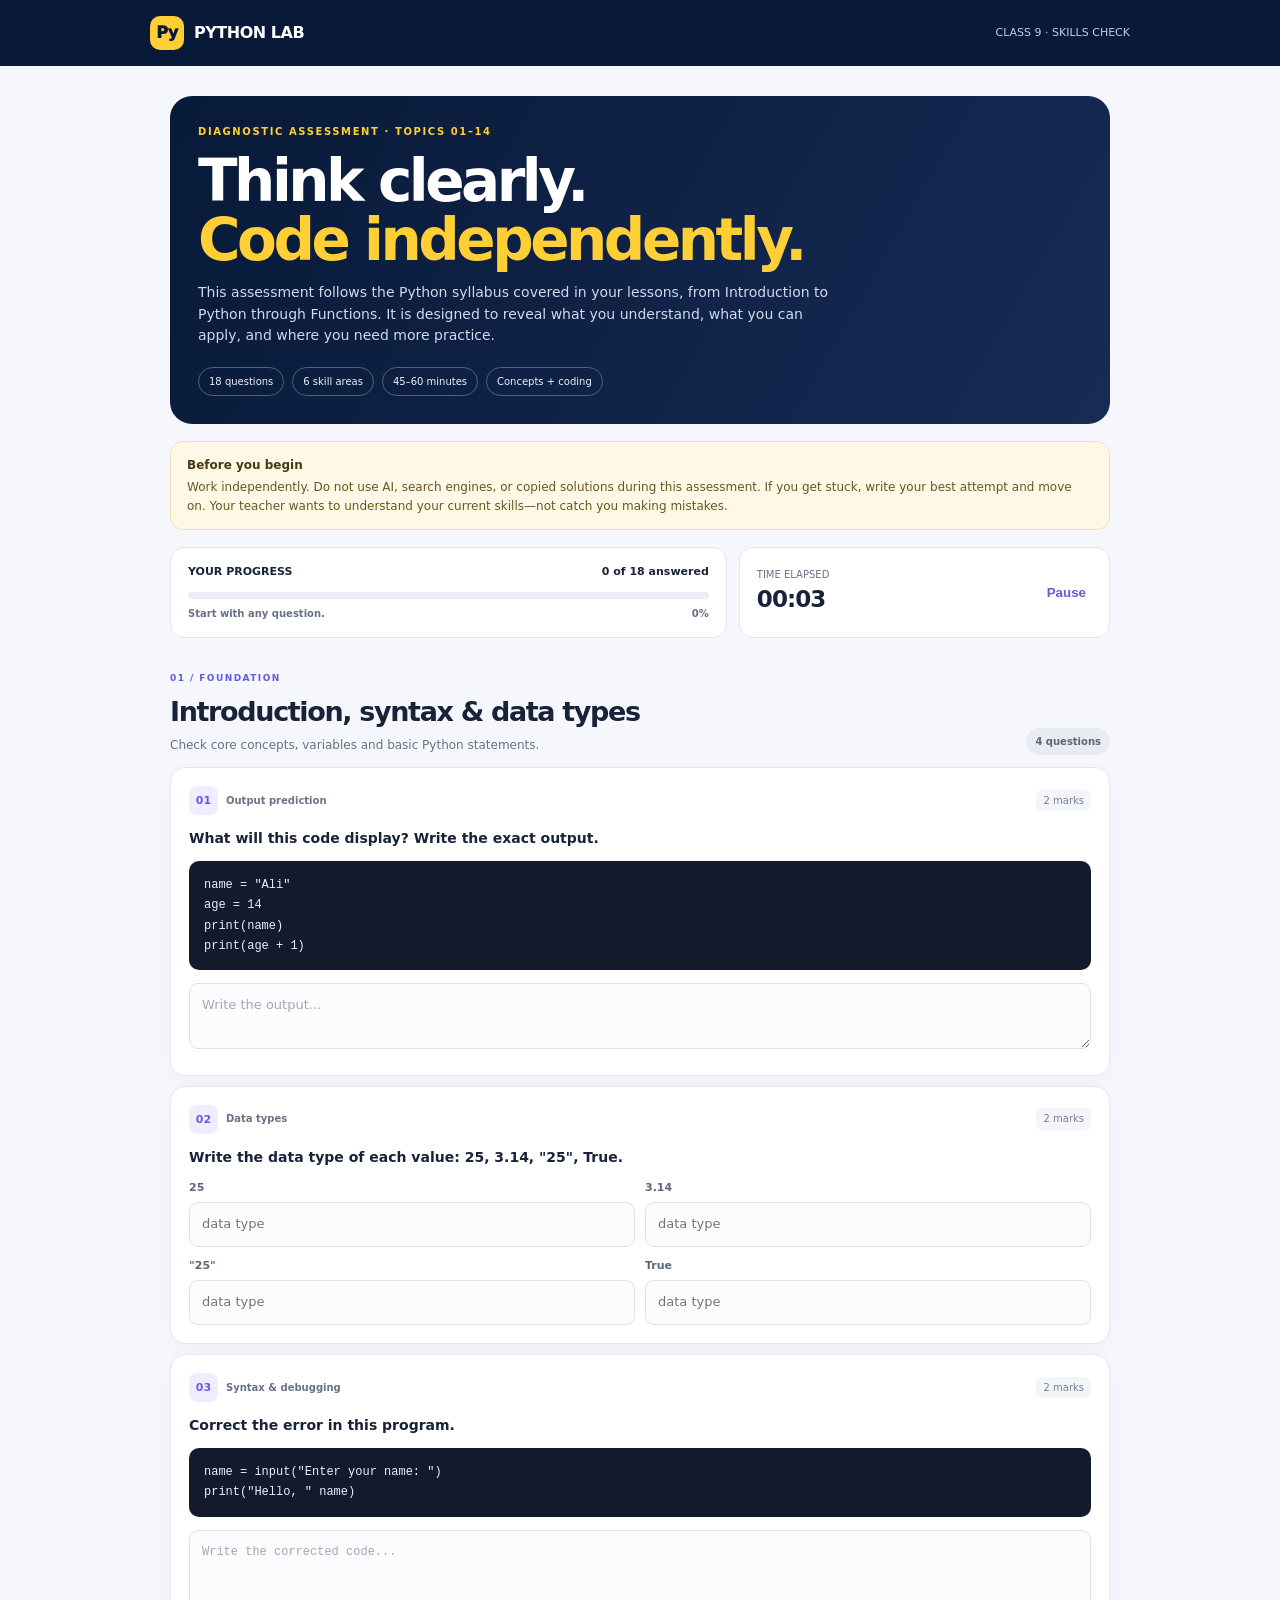
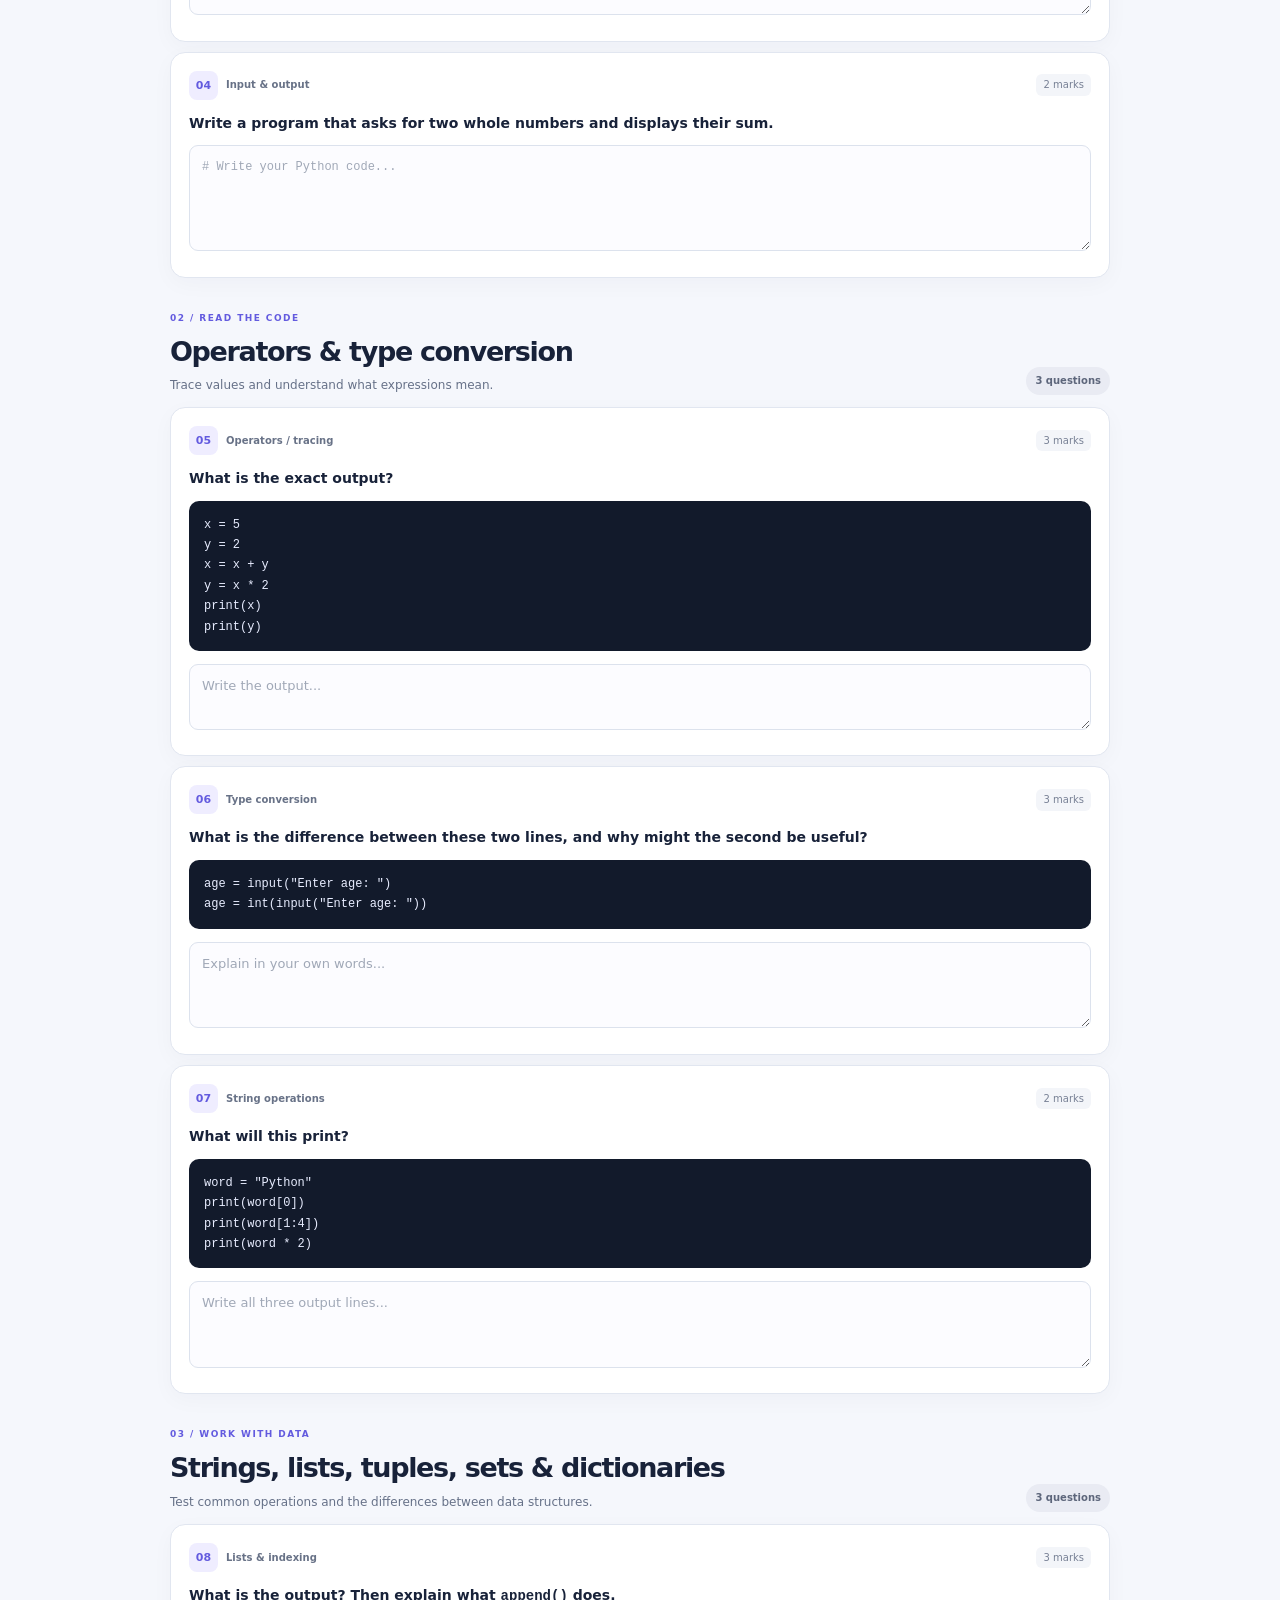
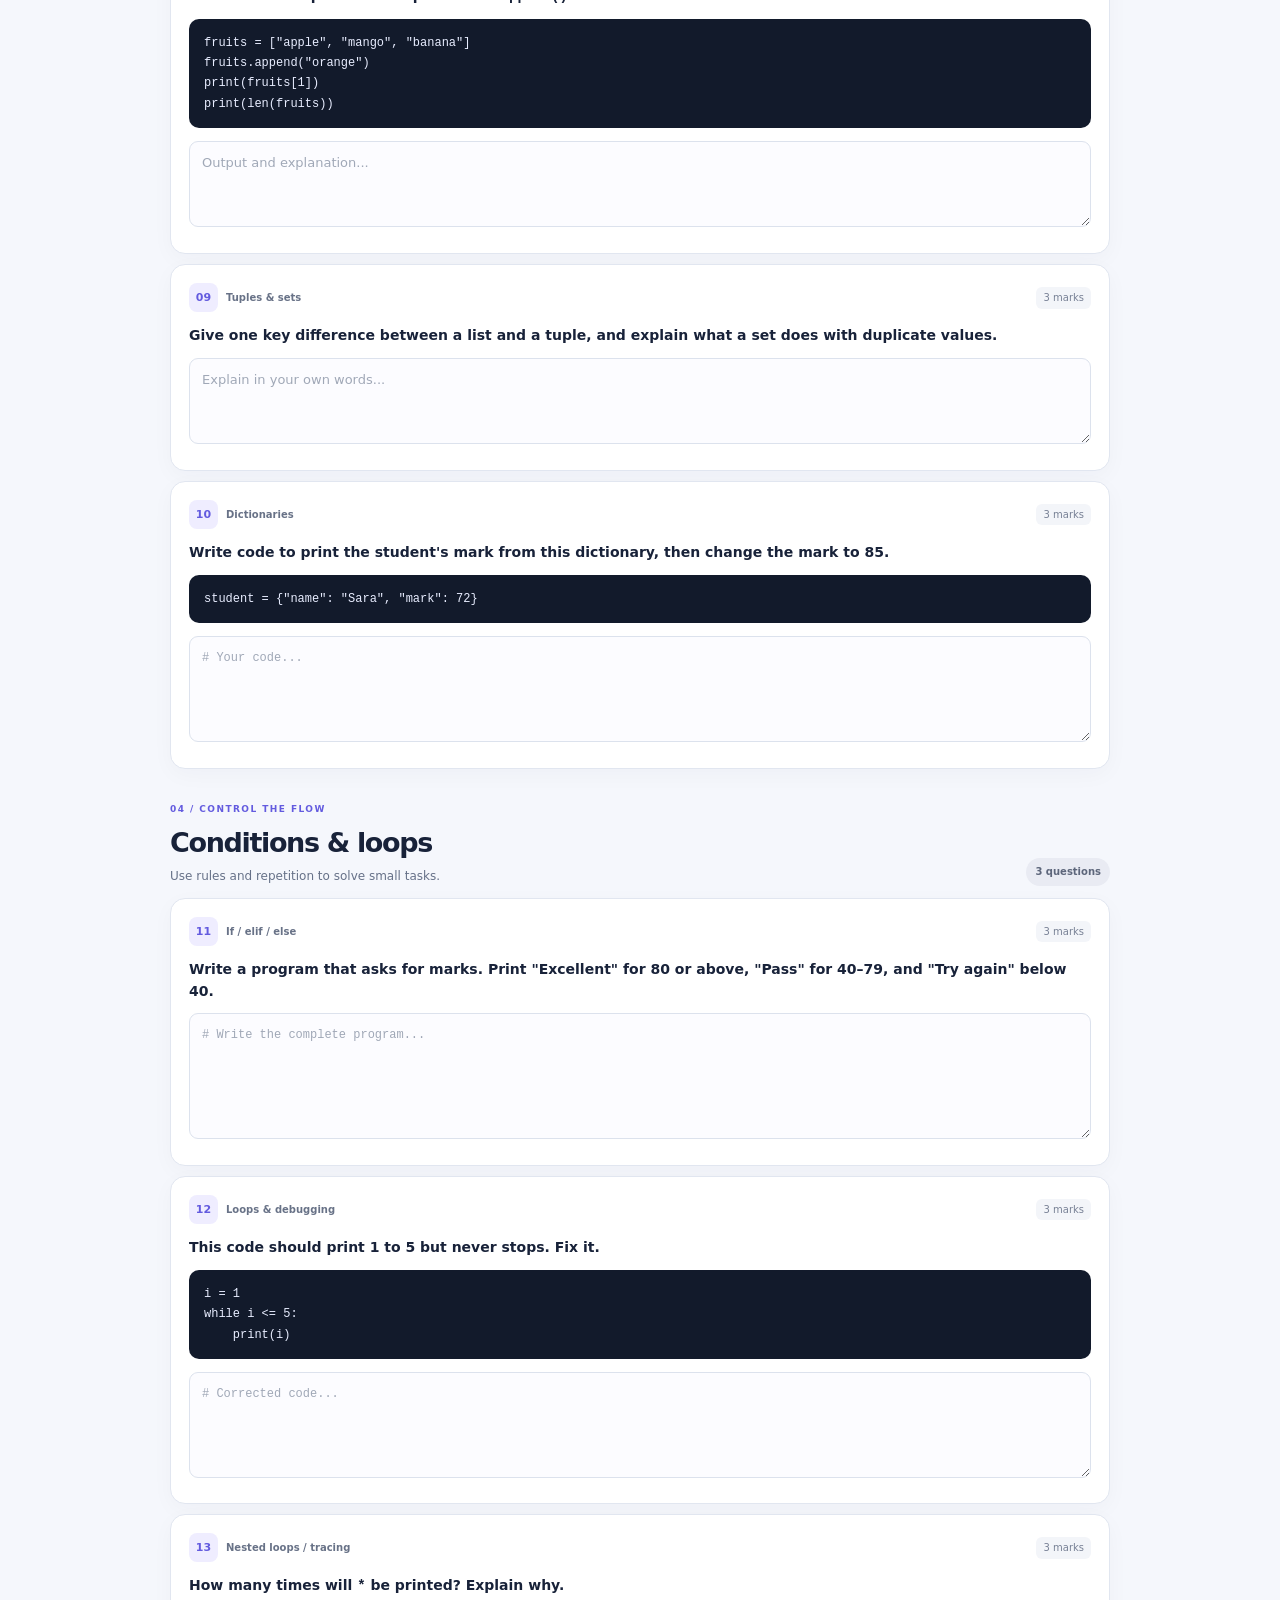
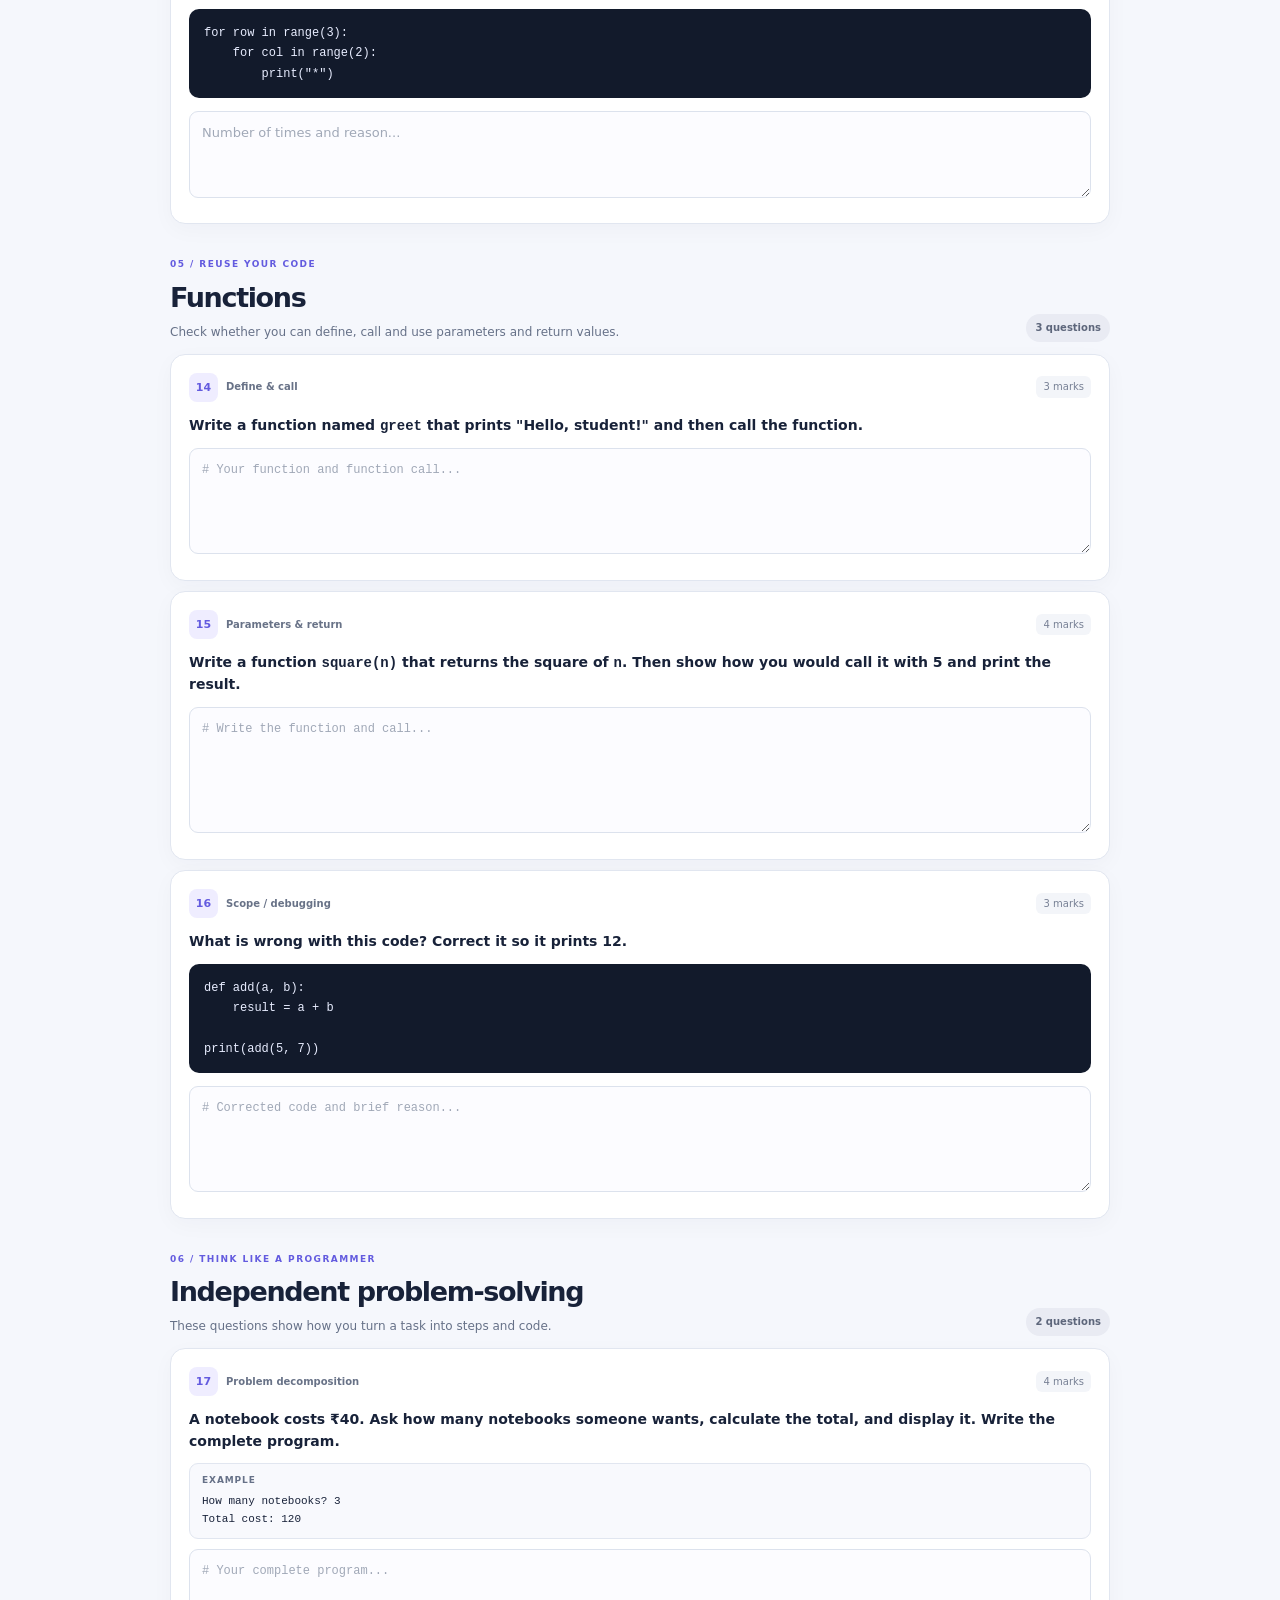
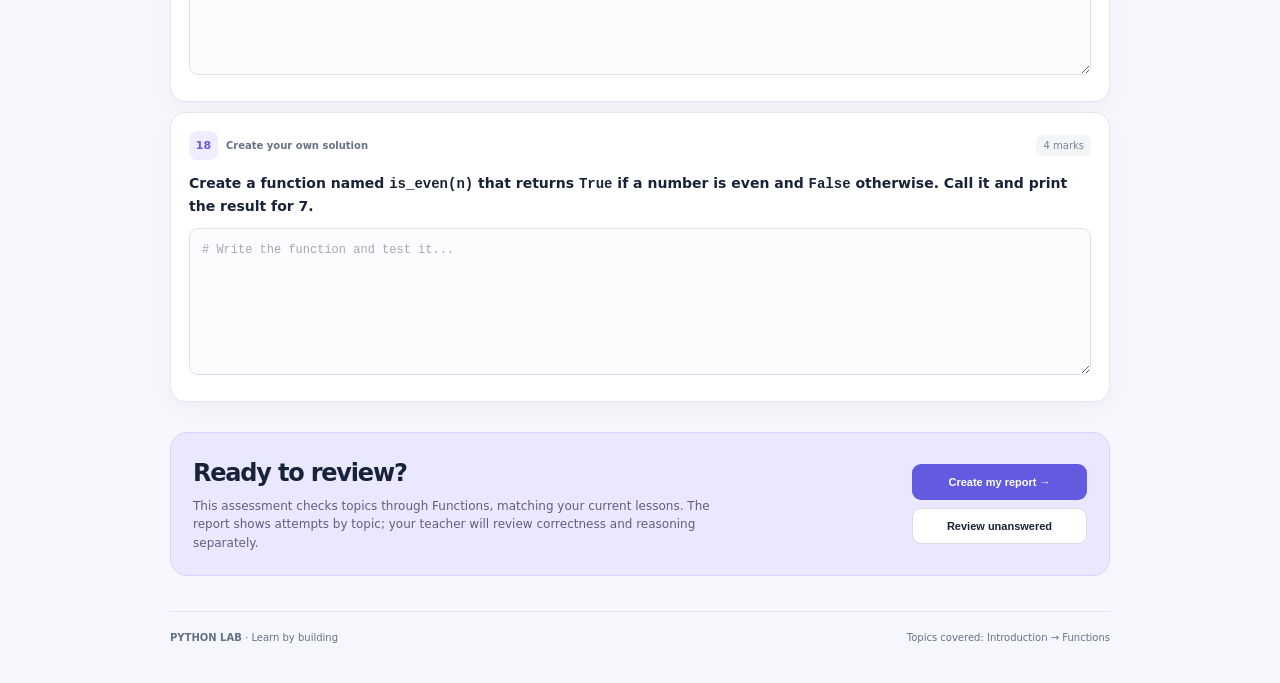
==== commit 30a0e895: "Update index.html" ====
--- a/templates/index.html
+++ b/templates/index.html
@@ -15,7 +15,17 @@
     .section{margin:34px 0 12px;display:flex;justify-content:space-between;align-items:flex-end;gap:12px}.section .kicker{font-size:9px;letter-spacing:.16em;color:var(--accent);font-weight:850}.section h2{font-size:27px;letter-spacing:-.05em;margin:5px 0 0}.section p{font-size:12px;color:var(--muted);margin:4px 0 0}.count{background:#e9ebf3;color:#5d667b;border-radius:999px;padding:6px 9px;font-size:10px;font-weight:800;white-space:nowrap}
     .q{background:var(--card);border:1px solid var(--line);border-radius:15px;padding:18px;margin:10px 0;box-shadow:0 6px 22px #17264a08}.q:focus-within{border-color:#b7b1ff;box-shadow:0 0 0 3px var(--soft)}.q.missing{border-color:#e5a13a;box-shadow:0 0 0 3px #fff1d6}.qtop{display:flex;align-items:center;gap:8px;flex-wrap:wrap}.num{width:29px;height:29px;border-radius:8px;background:var(--soft);color:var(--accent);display:grid;place-items:center;font-size:11px;font-weight:900}.tag{font-size:10px;color:#687287;font-weight:700}.marks{margin-left:auto;color:#788195;background:#f3f5f9;border-radius:6px;padding:3px 7px;font-size:10px}.q h3{font-size:14px;line-height:1.55;margin:13px 0 11px}.q pre{background:#121a2b;color:#e8edff;padding:14px 15px;border-radius:10px;overflow:auto;font-size:12px;line-height:1.7;margin:10px 0 13px}.q code,.sample code{font-family:ui-monospace,SFMono-Regular,Consolas,monospace}.q textarea,.q input[type=text]{width:100%;border:1px solid #dce2ed;border-radius:9px;padding:11px 12px;background:#fcfcff;font:13px/1.6 Inter,system-ui,sans-serif;resize:vertical;outline:none;color:var(--ink)}.q textarea.code{font:12px/1.7 ui-monospace,SFMono-Regular,Consolas,monospace;tab-size:4}.q textarea:focus,.q input:focus{border-color:var(--accent);box-shadow:0 0 0 3px var(--soft)}.q textarea::placeholder{color:#a0a8b7}.grid2{display:grid;grid-template-columns:1fr 1fr;gap:10px}.grid2 label{font-size:11px;font-weight:750;color:#5c667a;display:grid;gap:6px}.choices{display:grid;grid-template-columns:repeat(3,1fr);gap:8px}.choice{position:relative}.choice input{position:absolute;opacity:0}.choice span{display:block;border:1px solid var(--line);border-radius:9px;padding:10px;font-size:12px;text-align:center;cursor:pointer}.choice input:checked+span{border-color:var(--accent);background:var(--soft);color:var(--accent);font-weight:800}.sample{background:#f8f9fd;border:1px solid var(--line);padding:10px 12px;border-radius:9px;font-size:11px;margin:10px 0}.sample strong{display:block;color:var(--muted);font-size:9px;text-transform:uppercase;letter-spacing:.1em;margin-bottom:4px}
     .submit{margin-top:30px;background:#eae8ff;border:1px solid #d8d4ff;border-radius:17px;padding:22px;display:flex;justify-content:space-between;gap:18px;align-items:center}.submit h2{font-size:24px;letter-spacing:-.05em;margin:0 0 5px}.submit p{font-size:12px;color:#625d83;margin:0;max-width:540px}.actions{display:flex;flex-direction:column;gap:8px;min-width:175px}.btn{border:1px solid transparent;border-radius:9px;padding:11px 14px;font-size:11px;font-weight:850;cursor:pointer}.primary{background:var(--accent);color:white}.primary:hover{background:#5047c4}.secondary{background:white;border-color:#d8dce8;color:var(--ink)}.hidden{display:none!important}
-    #report{background:white;border:1px solid var(--line);border-radius:18px;padding:23px;margin-top:25px}.reporthead{display:flex;justify-content:space-between;gap:15px}.reporthead h2{margin:5px 0;font-size:28px;letter-spacing:-.05em}.stats{display:grid;grid-template-columns:repeat(3,1fr);gap:9px;margin:18px 0}.stat{border:1px solid var(--line);border-radius:11px;padding:12px}.stat small{display:block;color:var(--muted);font-size:9px}.stat strong{font-size:24px}.skillgrid{display:grid;grid-template-columns:1fr 1fr;gap:9px}.skill{border:1px solid var(--line);border-radius:10px;padding:11px}.skilltop{display:flex;justify-content:space-between;font-size:11px;font-weight:750;gap:8px}.skillbar{height:5px;background:#eef0f6;border-radius:9px;margin-top:8px;overflow:hidden}.skillbar i{display:block;height:100%;background:var(--accent)}.teacher-note{background:#f3f5fa;border-radius:10px;padding:12px;margin-top:16px;font-size:11px;color:var(--muted)}.teacher-note strong{color:var(--ink)}.reportactions{display:flex;gap:8px;flex-wrap:wrap;margin-top:15px}footer{display:flex;justify-content:space-between;gap:10px;color:var(--muted);font-size:10px;border-top:1px solid var(--line);margin-top:35px;padding-top:18px}
+    #report{background:white;border:1px solid var(--line);border-radius:18px;padding:23px;margin-top:25px}.reporthead{display:flex;justify-content:space-between;gap:15px}.reporthead h2{margin:5px 0;font-size:28px;letter-spacing:-.05em}.stats{display:grid;grid-template-columns:repeat(3,1fr);gap:9px;margin:18px 0}.stat{border:1px solid var(--line);border-radius:11px;padding:12px}.stat small{display:block;color:var(--muted);font-size:9px}.stat strong{font-size:24px}.skillgrid{display:grid;grid-template-columns:1fr 1fr;gap:9px}.skill{border:1px solid var(--line);border-radius:10px;padding:11px}.skilltop{display:flex;justify-content:space-between;font-size:11px;font-weight:750;gap:8px}.skillbar{height:5px;background:#eef0f6;border-radius:9px;margin-top:8px;overflow:hidden}.skillbar i{display:block;height:100%;background:var(--accent)} .teacher-note{background:#f3f5fa;border-radius:10px;padding:12px;margin-top:16px;font-size:11px;color:var(--muted)}
+    .feedback-card{border:1px solid var(--line);border-radius:11px;padding:13px;margin:10px 0;background:#fff}
+    .feedback-card.correct{border-color:#a7dfc2;background:#f2fcf6}
+    .feedback-card.review{border-color:#f0d29a;background:#fffaf0}
+    .feedback-top{display:flex;justify-content:space-between;align-items:center;gap:10px;font-size:12px;font-weight:850}
+    .status-pill{border-radius:999px;padding:4px 8px;font-size:9px;white-space:nowrap;background:#e8f8ef;color:#167247}
+    .review .status-pill{background:#fff0d2;color:#8a5a08}
+    .feedback-card p{font-size:12px;color:var(--muted);margin:8px 0}
+    .feedback-card pre{background:#121a2b;color:#e8edff;padding:12px;border-radius:8px;overflow:auto;font:11px/1.65 ui-monospace,SFMono-Regular,Consolas,monospace;white-space:pre-wrap}
+    .feedback-card .expected{font-size:11px;color:#36415a}
+    .feedback-card .expected strong{color:var(--ink)}.teacher-note strong{color:var(--ink)}.reportactions{display:flex;gap:8px;flex-wrap:wrap;margin-top:15px}footer{display:flex;justify-content:space-between;gap:10px;color:var(--muted);font-size:10px;border-top:1px solid var(--line);margin-top:35px;padding-top:18px}
     @media(max-width:620px){.top{padding:0 15px;height:59px}main{padding:18px 13px 30px}.hero{padding:22px 18px}.dashboard{grid-template-columns:1fr}.section h2{font-size:23px}.q{padding:14px}.choices{grid-template-columns:1fr}.choice span{text-align:left}.submit{flex-direction:column;align-items:stretch}.actions{min-width:0}.skillgrid{grid-template-columns:1fr}.stats{grid-template-columns:1fr 1fr}.stat:last-child{grid-column:span 2}footer{flex-direction:column}}
     @media print{.top,#assessment,.dashboard,footer,.reportactions{display:none!important}body{background:white}main{padding:0}.hero{display:none}#report{border:0}}
   </style>
@@ -97,7 +107,14 @@
     <div class="stats"><div class="stat"><small>ANSWERED</small><strong id="answeredStat">0/18</strong></div><div class="stat"><small>COMPLETION</small><strong id="percentStat">0%</strong></div><div class="stat"><small>TIME ELAPSED</small><strong id="timeStat">00:00</strong></div></div>
     <h3>Attempted questions by skill area</h3><div id="skillReport" class="skillgrid"></div>
     <div class="teacher-note"><strong>Teacher note</strong><br>This site does not automatically grade answers or store them on a server. Download the report and ask the student to explain or modify selected answers live. Pay special attention to questions left blank, code they cannot explain, and the amount of help needed.</div>
-    <div class="reportactions"><button class="btn primary" type="button" id="download">Download teacher report ↓</button><button class="btn secondary" type="button" id="back">Back to answers</button></div>
+    <div class="reportactions"><button class="btn primary" type="button" id="download">Download teacher report (.md) ↓</button><button class="btn secondary" type="button" id="checkAnswers">Check my answers ✓</button><button class="btn secondary" type="button" id="back">Back to answers</button></div>
+    <section id="answerCheck" class="hidden" style="margin-top:22px;border-top:1px solid var(--line);padding-top:20px">
+      <div class="eyebrow" style="color:var(--accent)">ANSWER REVIEW</div>
+      <h2 style="font-size:25px;letter-spacing:-.05em;margin:5px 0">Check your answers</h2>
+      <p class="muted" style="font-size:12px">Your answers are compared with expected answers where automatic checking is reliable. For code-writing questions, compare your solution with the sample answer and check that you can explain every line.</p>
+      <div id="autoScore" class="teacher-note" style="margin:12px 0"></div>
+      <div id="answerFeedback"></div>
+    </section>
   </section>
   <footer><span><strong>PYTHON LAB</strong> · Learn by building</span><span>Topics covered: Introduction → Functions</span></footer>
 </main>
@@ -169,13 +186,127 @@
     report.classList.remove('hidden');report.scrollIntoView({behavior:'smooth',block:'start'});
   });
   document.getElementById('back').addEventListener('click',()=>form.scrollIntoView({behavior:'smooth',block:'start'}));
+  const modelAnswers = {
+    q1:{title:'Q1 — Output prediction', expected:'Ali\n15', explain:'The first print displays the name. The second adds 1 to 14.'},
+    q2:{title:'Q2 — Data types', expected:'25 → int; 3.14 → float; "25" → str; True → bool', explain:'Text inside quotes is a string; True is a Boolean value.'},
+    q3:{title:'Q3 — Syntax debugging', expected:'print("Hello, " + name)\n# Also acceptable: print("Hello,", name)', explain:'Separate the values with a comma or concatenate strings with +.'},
+    q4:{title:'Q4 — Input and output', expected:'a = int(input("First number: "))\nb = int(input("Second number: "))\nprint(a + b)', explain:'Convert input text to integers before adding.'},
+    q5:{title:'Q5 — Operators and tracing', expected:'7\n14', explain:'x becomes 7, then y becomes 7 × 2 = 14.'},
+    q6:{title:'Q6 — Type conversion', expected:'input() returns a string. int(input(...)) converts suitable numeric text to an integer.', explain:'The integer version can be used for arithmetic.'},
+    q7:{title:'Q7 — String operations', expected:'P\nyth\nPythonPython', explain:'word[0] is the first character; word[1:4] takes indices 1, 2 and 3; multiplying a string repeats it.'},
+    q8:{title:'Q8 — Lists', expected:'mango\n4\n\nappend("orange") adds one item to the end of the list.', explain:'Indexing starts at 0. After appending, the list has four items.'},
+    q9:{title:'Q9 — Tuples and sets', expected:'A list is mutable; a tuple is immutable. A set stores unique values, so duplicates are removed.', explain:'Equivalent explanations are acceptable.'},
+    q10:{title:'Q10 — Dictionaries', expected:'print(student["mark"])\nstudent["mark"] = 85', explain:'Use the key in square brackets to access and update the value.'},
+    q11:{title:'Q11 — Conditions', expected:'marks = int(input("Enter marks: "))\nif marks >= 80:\n    print("Excellent")\nelif marks >= 40:\n    print("Pass")\nelse:\n    print("Try again")', explain:'Check the highest threshold first, then the passing threshold.'},
+    q12:{title:'Q12 — While-loop debugging', expected:'i = 1\nwhile i <= 5:\n    print(i)\n    i += 1', explain:'The loop variable must change each iteration so the condition eventually becomes false.'},
+    q13:{title:'Q13 — Nested loops', expected:'6 times', explain:'The outer loop runs 3 times and the inner loop runs 2 times per outer iteration: 3 × 2 = 6.'},
+    q14:{title:'Q14 — Define and call a function', expected:'def greet():\n    print("Hello, student!")\n\ngreet()', explain:'Define the function with def, then call it using its name and parentheses.'},
+    q15:{title:'Q15 — Parameters and return', expected:'def square(n):\n    return n * n\n\nprint(square(5))', explain:'The function returns 25, which print displays.'},
+    q16:{title:'Q16 — Function debugging', expected:'def add(a, b):\n    result = a + b\n    return result\n\nprint(add(5, 7))', explain:'The original function returns None because it has no return statement.'},
+    q17:{title:'Q17 — Bill calculator', expected:'quantity = int(input("How many notebooks? "))\ntotal = quantity * 40\nprint("Total cost:", total)', explain:'Read the quantity, multiply by 40, and display the result.'},
+    q18:{title:'Q18 — Even-check function', expected:'def is_even(n):\n    return n % 2 == 0\n\nprint(is_even(7))\n# Output: False', explain:'A number is even when its remainder after division by 2 is 0.'}
+  };
+
+  function norm(s) {
+    return String(s || '').toLowerCase().replace(/\s+/g,' ').trim();
+  }
+  function answerFor(id, answers) {
+    const obj = answers[id] || {};
+    return Object.values(obj).filter(v => String(v).trim()).join('\n').trim();
+  }
+  function makeFeedbackCard(item, studentAnswer, status, label) {
+    const card = document.createElement('article');
+    card.className = 'feedback-card ' + (status === 'correct' ? 'correct' : 'review');
+    const top = document.createElement('div'); top.className = 'feedback-top';
+    const title = document.createElement('span'); title.textContent = item.title;
+    const pill = document.createElement('span'); pill.className = 'status-pill'; pill.textContent = label;
+    top.append(title,pill); card.append(top);
+    const student = document.createElement('p'); student.textContent = 'Your answer: ' + (studentAnswer || '[No response]'); card.append(student);
+    const expected = document.createElement('div'); expected.className = 'expected';
+    const strong = document.createElement('strong'); strong.textContent = 'Sample answer / key idea';
+    const pre = document.createElement('pre'); pre.textContent = item.expected;
+    expected.append(strong,pre);
+    const explain = document.createElement('p'); explain.textContent = item.explain;
+    card.append(expected,explain);
+    return card;
+  }
+  document.getElementById('checkAnswers').addEventListener('click',()=>{
+    const answers = JSON.parse(document.getElementById('report').dataset.answers || '{}');
+    const host = document.getElementById('answerFeedback'); host.innerHTML = '';
+    let autoCorrect = 0, autoTotal = 0;
+    // Only questions with reliably comparable answers are scored automatically.
+    const checks = {
+      q1: a => norm(a) === norm('Ali\n15'),
+      q5: a => norm(a) === norm('7\n14'),
+      q7: a => norm(a) === norm('P\nyth\nPythonPython'),
+      q10: a => /student\s*\[\s*["']mark["']\s*\]/i.test(a) && /student\s*\[\s*["']mark["']\s*\]\s*=\s*85/i.test(a),
+      q13: a => /\b6\b/.test(a),
+      q14: a => /def\s+greet\s*\(/.test(a) && /greet\s*\(\s*\)/.test(a) && /hello,\s*student!/i.test(a),
+      q15: a => /def\s+square\s*\(\s*n\s*\)/.test(a) && /return\s+n\s*\*\s*n/.test(a) && /square\s*\(\s*5\s*\)/.test(a),
+      q18: a => /def\s+is_even\s*\(\s*n\s*\)/.test(a) && /%\s*2\s*==\s*0/.test(a) && /is_even\s*\(\s*7\s*\)/.test(a)
+    };
+    Object.keys(modelAnswers).forEach(id=>{
+      const student = answerFor(id,answers);
+      const item = modelAnswers[id];
+      let status = 'review', label = student ? 'Compare with sample' : 'Not answered';
+      if (checks[id]) {
+        autoTotal++;
+        const isRight = checks[id](student);
+        if (isRight) { autoCorrect++; status='correct'; label='Looks correct'; }
+        else { label=student ? 'Check this answer' : 'Not answered'; }
+      }
+      host.append(makeFeedbackCard(item,student,status,label));
+    });
+    document.getElementById('autoScore').textContent =
+      `Automatic checks: ${autoCorrect} / ${autoTotal} look correct. This is a limited check, not a full grade. For all other questions, compare your response with the sample answer and ask your teacher if you are unsure.`;
+    const section = document.getElementById('answerCheck');
+    section.classList.remove('hidden');
+    section.scrollIntoView({behavior:'smooth',block:'start'});
+  });
+
   document.getElementById('download').addEventListener('click',()=>{
     const report=document.getElementById('report'),answers=JSON.parse(report.dataset.answers||'{}');
-    const labels={q1:'Q1 Output prediction',q2:'Q2 Data types',q3:'Q3 Syntax debugging',q4:'Q4 Input/output',q5:'Q5 Operators and tracing',q6:'Q6 Type conversion',q7:'Q7 String indexing/slicing',q8:'Q8 Lists',q9:'Q9 Tuples and sets',q10:'Q10 Dictionaries',q11:'Q11 Conditions',q12:'Q12 While-loop debugging',q13:'Q13 Nested loops',q14:'Q14 Define and call a function',q15:'Q15 Parameters and return',q16:'Q16 Function debugging',q17:'Q17 Bill calculator',q18:'Q18 Even-check function'};
-    const lines=['PYTHON LAB — TEACHER DIAGNOSTIC REPORT',`Generated: ${new Date().toLocaleString()}`,`Attempted: ${report.dataset.answered}/18`,`Time elapsed: ${fmt(Number(report.dataset.seconds||0))}`,'','NOTE: Open-ended answers are not automatically graded. Review correctness, reasoning and independence.',''];
-    Object.keys(labels).forEach(id=>{lines.push(labels[id]+':');const entries=Object.entries(answers[id]||{}).filter(([,v])=>String(v).trim());if(!entries.length)lines.push('  [No response]');else entries.forEach(([k,v])=>lines.push(`  ${k}: ${v}`));lines.push('')});
-    const blob=new Blob([lines.join('\\n')],{type:'text/plain;charset=utf-8'}),url=URL.createObjectURL(blob),a=document.createElement('a');
-    a.href=url;a.download='python-diagnostic-teacher-report.txt';document.body.append(a);a.click();a.remove();URL.revokeObjectURL(url);
+    const labels={q1:'Output prediction',q2:'Data types',q3:'Syntax debugging',q4:'Input/output',q5:'Operators and tracing',q6:'Type conversion',q7:'String indexing and slicing',q8:'Lists',q9:'Tuples and sets',q10:'Dictionaries',q11:'Conditions',q12:'While-loop debugging',q13:'Nested loops',q14:'Define and call a function',q15:'Parameters and return',q16:'Function debugging',q17:'Bill calculator',q18:'Even-check function'};
+    const lines=[
+      '# Python Lab — Teacher Diagnostic Report',
+      '',
+      `> Generated: ${new Date().toLocaleString()}`,
+      '',
+      '## Assessment summary',
+      '',
+      '| Measure | Result |',
+      '|---|---:|',
+      `| Questions attempted | ${report.dataset.answered}/18 |`,
+      `| Completion | ${Math.round(Number(report.dataset.answered||0)/18*100)}% |`,
+      `| Time elapsed | ${fmt(Number(report.dataset.seconds||0))} |`,
+      '',
+      '## Teacher review notes',
+      '',
+      '- This report records the student’s responses; it does not automatically grade all open-ended answers.',
+      '- Review correctness, reasoning, and independence separately.',
+      '- In a follow-up session, ask the student to explain or modify selected code without AI.',
+      '',
+      '## Student answers',
+      ''
+    ];
+    Object.keys(labels).forEach(id=>{
+      lines.push(`### ${id.toUpperCase()} — ${labels[id]}`,'');
+      const entries=Object.entries(answers[id]||{}).filter(([,v])=>String(v).trim());
+      if(!entries.length) lines.push('_No response._','');
+      else {
+        entries.forEach(([k,v])=>{
+          lines.push(`**${k}:**`);
+          const value=String(v).replace(/\r/g,'').split('\n');
+          if(value.length>1 || /[()=:]/.test(v)) {
+            lines.push('```python',...value,'```','');
+          } else lines.push(v,'');
+        });
+      }
+    });
+    lines.push('---','','_Generated by Python Lab._');
+    const blob=new Blob([lines.join('\n')],{type:'text/markdown;charset=utf-8'});
+    const url=URL.createObjectURL(blob),a=document.createElement('a');
+    a.href=url;a.download='python-diagnostic-teacher-report.md';document.body.append(a);a.click();a.remove();URL.revokeObjectURL(url);
   });
   update();
 })();
